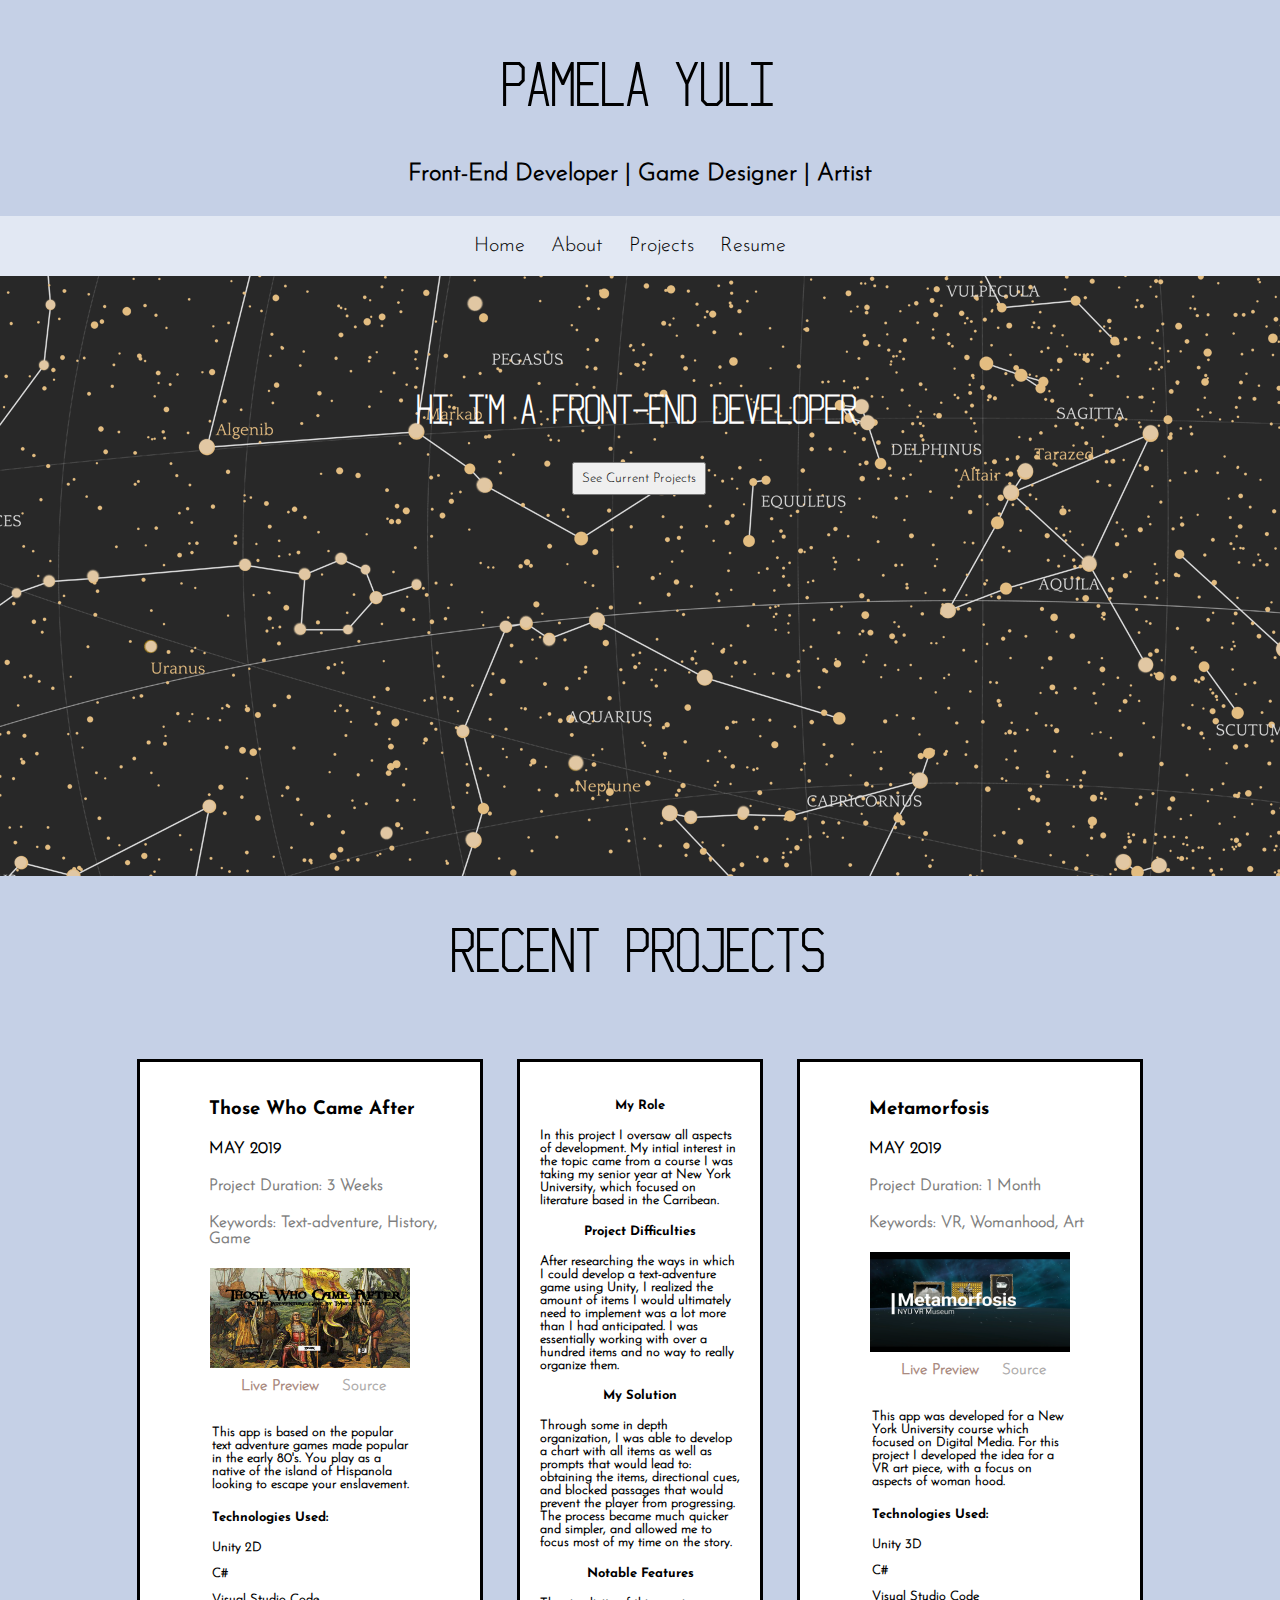
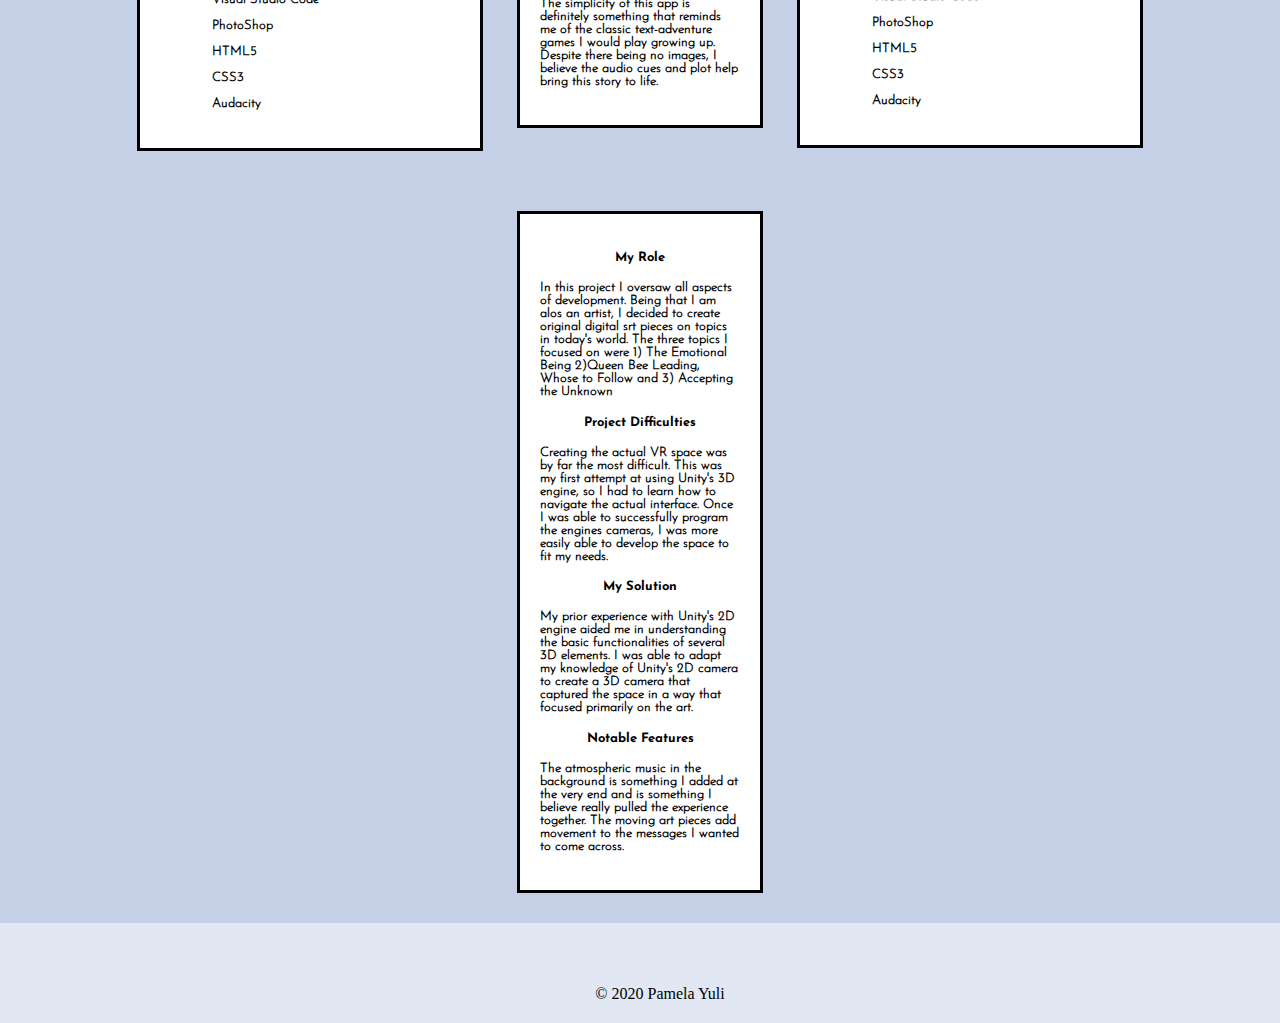
==== index.html @ 98544820 "fixed links" ====
<!DOCTYPE html>
<html lang="en">
<head>
    <meta charset="UTF-8">
    <meta name="viewport" content="width=device-width, initial-scale=1.0">
    <title>Pamela Yuli</title>
    <link rel="stylesheet" href="https://use.fontawesome.com/releases/v5.7.2/css/all.css" integrity="sha384-fnmOCqbTlWIlj8LyTjo7mOUStjsKC4pOpQbqyi7RrhN7udi9RwhKkMHpvLbHG9Sr" crossorigin="anonymous">
    <link rel="stylesheet" href="style.css">
    
</head>
<body>
    <div id="overflow-wrapper">
        <header>
            <div id="main-intro">
                <h1>Pamela Yuli</h1>
                <h2>Front-End Developer | Game Designer | Artist</h2>
            </div>
            <nav id="top-nav">
                <ul id="top-links">
                    <li><a href= "index.html">Home</a></li>
                    <li><a href= #About>About</a></li>
                    <li><a href= "projects.html">Projects</a></li>
                    <li class="active"><a href= "resume.html">Resume</a></li>
                </ul>
                <ul id="top-links-mobile">
                    <li><a href= "index.html"><i class="fa fa-home"></i></a></li>
                    <li><a href= #About><i class="fa fa-user-circle"></i></a></li>
                    <li><a href= "projects.html"><i class="fa fa-folder"></i></a></li>
                    <li class="active"><a href= "resume.html"><i class="fa fa-file"></i></a></li>
                </ul>
            </nav>
                
        </header>
        <div id="logo-main">
            <!-- <img id="star-map" src="./images/star-map.png" alt=""> -->
            <div class="logo-main-text">
                Hi, I'm a Front-End Developer.
            </div>
            <button id="homepage-works-link" onclick="location.href = '#currentProjects'">See Current Projects</button>
        </div>
        <div id="currentProjects">
            <div class="contentWrapper">
                <h1 id="recentProjectsTitle">Recent Projects</h1>
                <div class="contentBox">
                    <h3 class="title-text">Those Who Came After</h3>
                    <h4 class="subtitle-text">MAY 2019</h4>
                    <h4 class="snippet-text">Project Duration: 3 Weeks</h4>
                    <h4 class="snippet-text">Keywords: Text-adventure, History, Game</h4>
                    <img id="those-who-came"src="./images/those-who-came-after.png" alt="Those Who Came After Main Screen">
                    <div class="view-project-text">
                        <a href="https://pyuli15.itch.io/those-who-came-after">
                            <i class="fas fa-desktop"></i>
                        </a>
                        <h3 class="view-text-1">Live Preview</h3>
                        <a href="https://github.com/pyuli15">
                        <i class="fa fa-file-code"></i>
                        </a>
                        <h3 class="view-text-2">Source</h3>
                        <h4 class="view-text-3">This app is based on the popular text adventure games made popular in the early 80's. You play as a native of the island of Hispanola looking to escape your enslavement.</h4>
                        <h4 class="view-text-4">Technologies Used:</h4>
                        <h4 class="view-text-5">
                            <ul>
                                <li class="technologies-list">Unity 2D</li>
                                <br>
                                <li class="technologies-list">C#</li>
                                <br>
                                <li class="technologies-list">Visual Studio Code</li>
                                <br>
                                <li class="technologies-list">PhotoShop</li>
                                <br>
                                <li class="technologies-list">HTML5</li>
                                <br>
                                <li class="technologies-list">CSS3</li>
                                <br>
                                <li class="technologies-list">Audacity</li>
                            </ul>
                        </h4>

                </div>
                </div>
                <div class="projectBreakdown">
                    <h4 class="view-text-6">My Role</h4>
                    <h4 class="view-text-7">In this project I oversaw all aspects of development. My intial interest in the topic came from a course I was taking my senior year at New York University, which focused on literature based in the Carribean. </h4>
                    <h4 class="view-text-6">Project Difficulties</h4>
                    <h4 class="view-text-7">After researching the ways in which I could develop a text-adventure game using Unity, I realized the amount of items I would ultimately need to implement was a lot more than I had anticipated. I was essentially working with over a hundred items and no way to really organize them.</h4>
                    <h4 class="view-text-6">My Solution</h4>
                    <h4 class="view-text-7">Through some in depth organization, I was able to develop a chart with all items as well as prompts that would lead to: obtaining the items, directional cues, and blocked passages that would prevent the player from progressing. The process became much quicker and simpler, and allowed me to focus most of my time on the story.</h4>
                    <h4 class="view-text-6">Notable Features</h4>
                    <h4 class="view-text-7">The simplicity of this app is definitely something that reminds me of the classic text-adventure games I would play growing up. Despite there being no images, I believe the audio cues and plot help bring this story to life.</h4>
                    
                </div>

                <div class="contentBox">
                    <h3 class="title-text">Metamorfosis</h3>
                    <h4 class="subtitle-text">MAY 2019</h4>
                    <h4 class="snippet-text">Project Duration: 1 Month</h4>
                    <h4 class="snippet-text">Keywords: VR, Womanhood, Art</h4>
                    <img id="metamorfosis-img"src="./images/metamorfosis-img.png" alt="Those Who Came After Main Screen">
                    <div class="view-project-text">
                        <a href="https://www.youtube.com/watch?v=G88V3ILThkw">
                            <i class="fas fa-desktop"></i>
                        </a>
                        <h3 class="view-text-1">Live Preview</h3>
                        <a href="https://github.com/pyuli15">
                        <i class="fa fa-file-code"></i>
                        </a>
                        <h3 class="view-text-2">Source</h3>
                        <h4 class="view-text-3">This app was developed for a New York University course which focused on Digital Media. For this project I developed the idea for a VR art piece, with a focus on aspects of woman hood.</h4>
                        <h4 class="view-text-4">Technologies Used:</h4>
                        <h4 class="view-text-5">
                            <ul>
                                <li class="technologies-list">Unity 3D</li>
                                <br>
                                <li class="technologies-list">C#</li>
                                <br>
                                <li class="technologies-list">Visual Studio Code</li>
                                <br>
                                <li class="technologies-list">PhotoShop</li>
                                <br>
                                <li class="technologies-list">HTML5</li>
                                <br>
                                <li class="technologies-list">CSS3</li>
                                <br>
                                <li class="technologies-list">Audacity</li>
                            </ul>
                        </h4>

                </div>
                </div>
                <div class="projectBreakdown">
                    <h4 class="view-text-6">My Role</h4>
                    <h4 class="view-text-7">In this project I oversaw all aspects of development. Being that I am alos an artist, I decided to create original digital srt pieces on topics in today's world. The three topics I focused on were 1) The Emotional Being 2)Queen Bee Leading, Whose to Follow and 3) Accepting the Unknown </h4>
                    <h4 class="view-text-6">Project Difficulties</h4>
                    <h4 class="view-text-7">Creating the actual VR space was by far the most difficult. This was my first attempt at using Unity's 3D engine, so I had to learn how to navigate the actual interface. Once I was able to successfully program the engines cameras, I was more easily able to develop the space to fit my needs.</h4>
                    <h4 class="view-text-6">My Solution</h4>
                    <h4 class="view-text-7">My prior experience with Unity's 2D engine aided me in understanding the basic functionalities of several 3D elements. I was able to adapt my knowledge of Unity's 2D camera to create a 3D camera that captured the space in a way that focused primarily on the art.</h4>
                    <h4 class="view-text-6">Notable Features</h4>
                    <h4 class="view-text-7">The atmospheric music in the background is something I added at the very end and is something I believe really pulled the experience together. The moving art pieces add movement to the messages I wanted to come across.</h4>
                    
                </div>
            </div>
        </div>
    </div>
</body>

<footer id="footer-nav">
    <nav id="bottom-nav">
        <ul id="bottom-links">
            <li><a href= "https://github.com/pyuli15"><i class="fab fa-github"></i></a></li>
            <li><a href= "https://www.linkedin.com/in/pamela-yuli-bba281146/"><i class="fab fa-linkedin"></i></a></li>
            <p>&copy; 2020 Pamela Yuli</p>
        </ul>
    </nav>
</footer>
</html>
---- style.css ----
/* Fonts */
@font-face { font-family: Bucheon; src: url('./fonts/Bucheon.otf'); }
@font-face { font-family: Montserat; src: url('./fonts/Montserrat-Bold.ttf'); } 
@font-face { font-family: Josefin Sans Light; src: url('./fonts/JosefinSans-Light.ttf'); } 
@font-face { font-family: Josefin Sans-Bold; src: url('./fonts/JosefinSans-Bold.ttf'); }
@font-face { font-family: Best; src: url('./fonts/BestPart.ttf'); }

/* Setup */
html{
    margin: 0;
}
body {
    margin: 0px;
    padding: 0;
    background-color: #C5D0E6;
}

#overflow-wrapper {
    /* Fixing overflow x issue on mobile  */
    overflow-x: hidden;
    position: relative;
}

h1 {
    font-family: Bucheon;
    font-size: 60px;
}
h2 {
    font-family: Josefin Sans Light;
}

h3 {
    font-family: Josefin Sans Light;
}

/* Nav Setup */
#main-intro {
    padding: 10px;
    text-align: center;
}

#top-nav {
    max-width: 100%;
    min-height: 60px;
    background-color: rgb(255, 255, 255, 0.5);
    text-align: center;
}

li {
    margin-right: 20px;
    display: inline-block;
}


a {
    color: black;
    text-decoration-line: none;
    transition: all 0.5s ease-in-out;
}

a:hover {
    color: #FAC9B8;
}

#top-links {
    font-family: Josefin Sans Light;
    font-size: 20px;
    margin: 0;
    padding: 20px;
    text-align: center;
    list-style-type: none;
    
    
}

#top-links-mobile {
    font-size: 20px;
    margin: 0;
    padding: 20px;
    text-align: center;
    list-style-type: none;
    display: none; 
}

/* Figure out how to make a hamburger menu after a certain width */
@media only screen and (max-width: 400px) {
    #top-links {
        font-family: Josefin Sans Light;
        font-size: 20px;
        margin: 0;
        padding: 20px;
        text-align: center;
        list-style-type: none;
        display: none;
    }

    #top-links-mobile {
        font-size: 28px;
        padding-top: 20px;
        position: relative;
        top: 15px;
        display: unset; 

    }
    
}

.fa-home, .fa-user-circle, .fa-folder, .fa-file {
    justify-content: space-evenly;
    padding-right: 5px;
}

#logo-main {
    background-image: url('./videos/star-map-gif.gif');
    /* background-color: #979fad; */
    min-height: 600px;
    position: relative;
    text-align: center;
    width: 100%;
    
}

/* #star-map {
    position: absolute;
    width: 100%;
    left: 0;
    
} */


/* Body Content */
.logo-main-text {
    font-family: Bucheon;
    font-size: 40px;
    text-align: center;
    position: absolute; 
    width: 100%;
    top: 10%;  
    color: white; 
    font-weight: 1000;
    padding-top: 50px;
}


#homepage-works-link {
    position: absolute;
    top: 31%;
    text-align: center;
    margin-left: -68px;
    font-family: Josefin Sans Light;
    padding: 8px;
    transition: all 0.5s ease-in-out;
}

#resume-link {
    font-family: Josefin Sans Light;
    width: 100px;
    height: 50px;
    transition: all 0.5s ease-in-out;
}

#resume-link:hover {
    color: rgb(245, 203, 88);
}

@media screen and (max-width: 471px){
    #homepage-works-link {
        position: absolute;
        top: 42%;
        text-align: center;
        margin-left: -68px;
        font-family: Josefin Sans Light;
        padding: 8px;
        transition: all 0.5s ease-in-out;
    }
}

#homepage-works-link:hover {
    color: rgb(245, 203, 88);
}

/* Current Projects */

#currentProjects {
    min-height: 600px;
}

#recentProjectsTitle {
    font-family: Bucheon;
}
.contentWrapper {
    text-align: center;
    width: 100%;
    margin-top: 40px;
    min-height: 600px;
}

.contentBox { 
    max-width: 300px;
    min-height: 200px;
    margin: 30px;
    display: inline-block;
    background-color: white;
    padding: 20px;
    border: 3px solid black; 
}

@media screen and (min-width: 400px) {
    .contentBox { 
        max-width: 300px;
        min-height: 200px;
        margin: 30px;
        display: inline-block;
        background-color: white;
        padding: 20px;
        border: 3px solid black;
        vertical-align: top;
        
    }

    .projectBreakdown {
        display: inline-block;
        max-width: 200px;
        background-color: white;
        padding: 20px;
        border: 3px solid black;
        vertical-align: top;
        position: relative;
        top: 30px;
        margin-bottom: 60px;
    }

}


.projectBreakdown {
    display: inline-block;
    max-width: 200px;
    background-color: white;
    padding: 20px;
    border: 3px solid black;
}

.title-text {
    font-family: Josefin Sans-Bold;
    text-align: left;
    margin-left: 49px;
}

.subtitle-text {
    font-family: Josefin Sans Light;
    text-align: left;
    margin-left: 49px;
}

.snippet-text {
    font-family: Josefin Sans Light;
    text-align: left;
    margin-left: 49px;
    color: rgb(0, 0, 0, 0.5);
}

#those-who-came {
    width: 200px;
    height: 100px;
    margin: 0;
}

#metamorfosis-img {
    width: 200px;
    height: 100px;
    margin: 0;
}

#im-innocent {
    width: 200px;
    height: 100px;
    margin: 0px;
    
}

#in-the-stars {
    width: 200px;
    height: 100px;
    margin: 0px;
    
}

#circus-of-values {
    width: 200px;
    height: 100px;
    margin: 0px;
    
}

.view-project-text {
    margin-left: -58px;
    margin-top: -9px;
    font-family: Josefin Sans Light;
    font-size: 13px;
    
}

.view-text-1 {
    display: inline-block;
    color: #aa8b81;
}

.view-text-2 {
    display: inline-block;
    color: rgb(97,92,91, 0.5)
}

.view-text-3 {
    display: block;
    margin-left: 110px;
    margin-right: 50px;
    text-align: left;
    margin-bottom: 20px;
}

.view-text-4 {
    margin-right: 23px;
    font-family: Josefin Sans-Bold;
}

.view-text-5 {
    display: block;
}

.view-text-6 {
    font-family: Josefin Sans-Bold;
    font-size: 13px;
}

.view-text-7 {
    font-family: Josefin Sans Light;
    font-size: 13px;
    text-align: left;
    
}

.technologies-list {
    display: block;
    text-align: left;
    margin-left: 70px;
}

.fa-desktop {
    display: inline-block;
    margin-left: 53px;
    margin-right: 7px;
    color: #d6aea1;
    
}

.fa-file-code {
    display: inline-block;
    color: rgb(97,92,91, 0.5);
    margin-left: 15px;
    
}

/* Footer */
#footer-nav {
    max-width: 100%;
    height: 60px;
    bottom: 0;
    padding: 20px;
    background-color: rgb(255, 255, 255, 0.5);

}

#bottom-links {
    margin: 0;
    padding-top: 8px;
    text-align: center;
    list-style-type: none;
}

.fa-github, .fa-linkedin {
    font-size: 20px;
    transition: all 0.5s ease-in-out;
}

.fa-github:hover{
    color: rgb(245, 203, 88);
}

.fa-linkedin:hover{
    color: rgb(245, 203, 88);
}
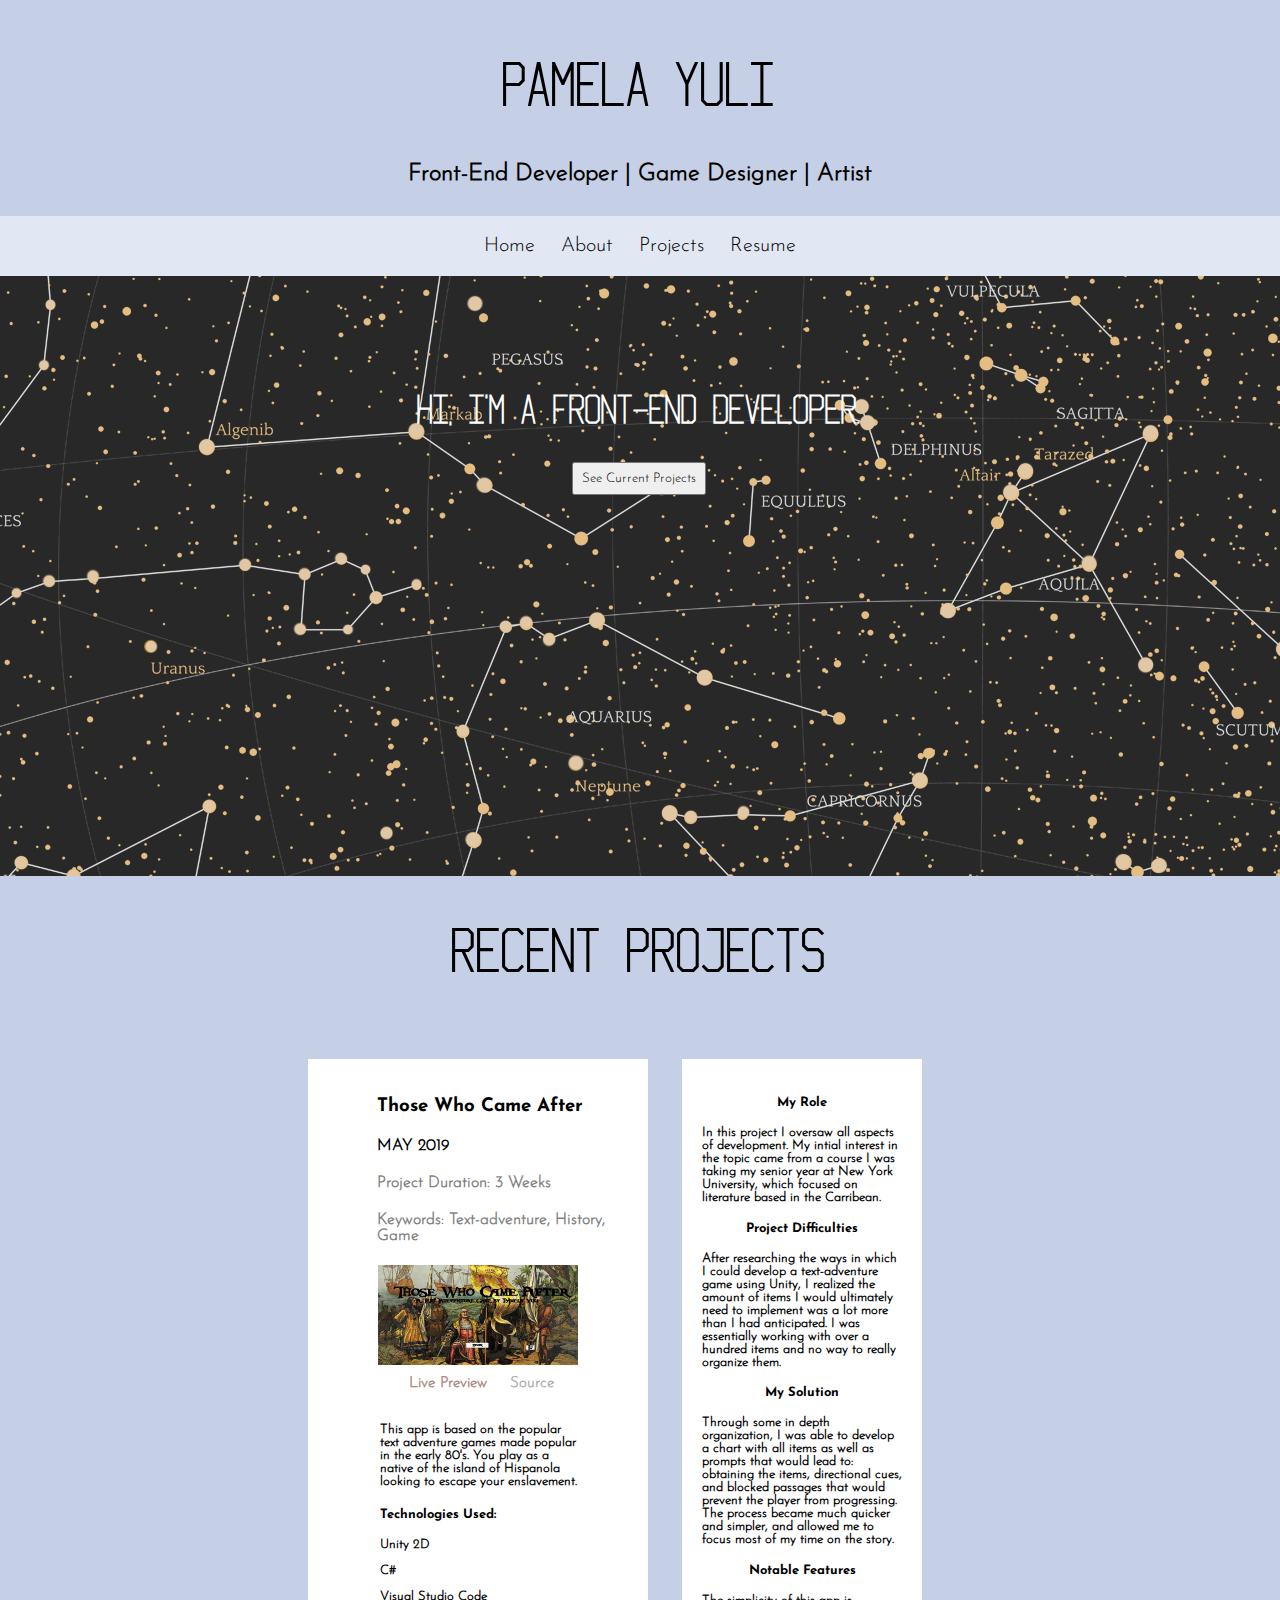
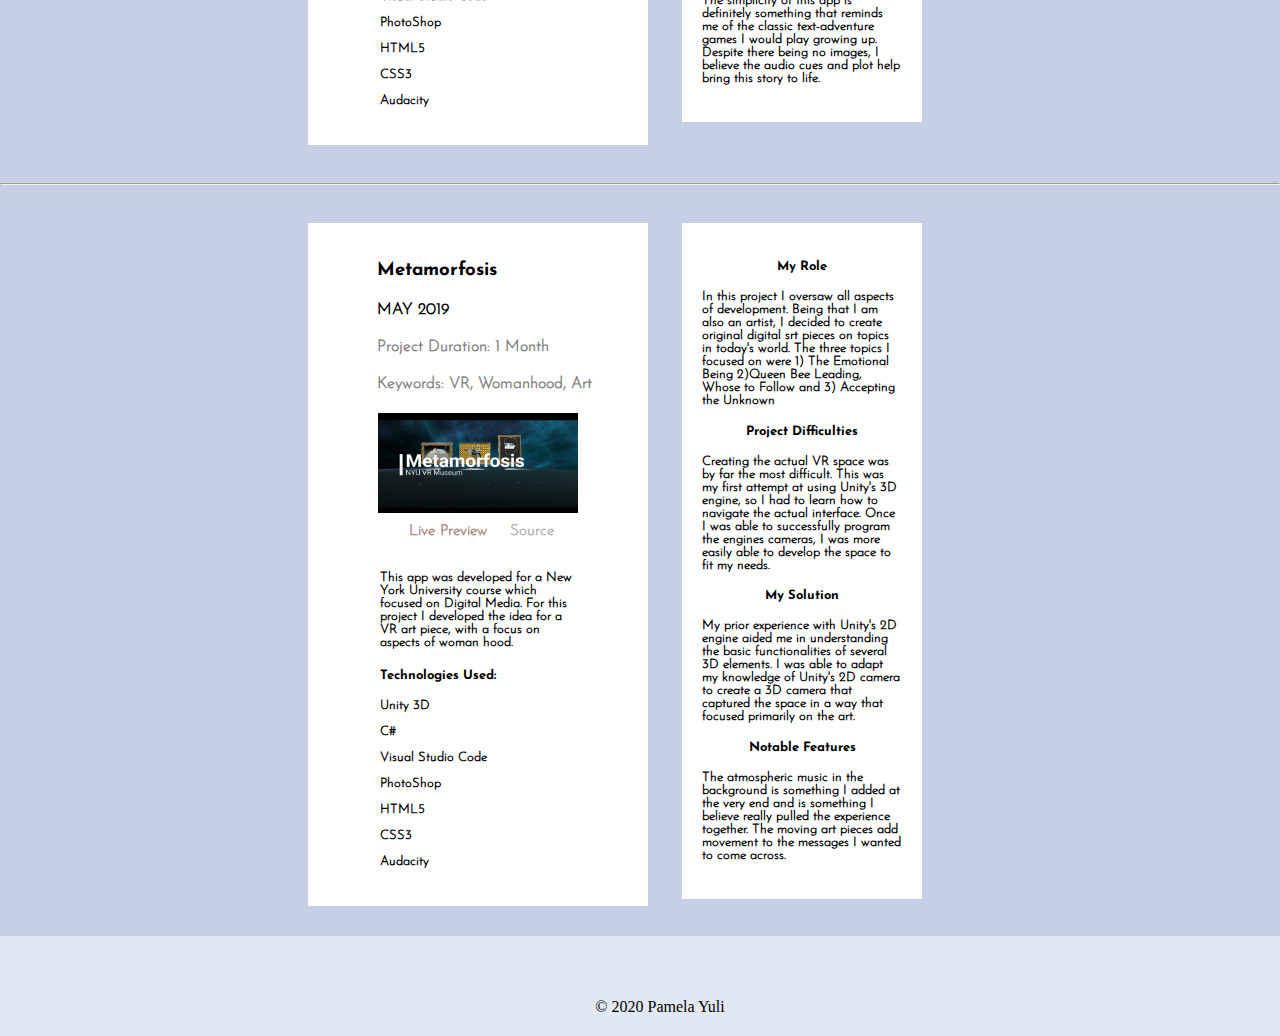
==== commit b49bf391: "eidited past projects page" ====
--- a/index.html
+++ b/index.html
@@ -41,103 +41,108 @@
         <div id="currentProjects">
             <div class="contentWrapper">
                 <h1 id="recentProjectsTitle">Recent Projects</h1>
-                <div class="contentBox">
-                    <h3 class="title-text">Those Who Came After</h3>
-                    <h4 class="subtitle-text">MAY 2019</h4>
-                    <h4 class="snippet-text">Project Duration: 3 Weeks</h4>
-                    <h4 class="snippet-text">Keywords: Text-adventure, History, Game</h4>
-                    <img id="those-who-came"src="./images/those-who-came-after.png" alt="Those Who Came After Main Screen">
-                    <div class="view-project-text">
-                        <a href="https://pyuli15.itch.io/those-who-came-after">
-                            <i class="fas fa-desktop"></i>
-                        </a>
-                        <h3 class="view-text-1">Live Preview</h3>
-                        <a href="https://github.com/pyuli15">
-                        <i class="fa fa-file-code"></i>
-                        </a>
-                        <h3 class="view-text-2">Source</h3>
-                        <h4 class="view-text-3">This app is based on the popular text adventure games made popular in the early 80's. You play as a native of the island of Hispanola looking to escape your enslavement.</h4>
-                        <h4 class="view-text-4">Technologies Used:</h4>
-                        <h4 class="view-text-5">
-                            <ul>
-                                <li class="technologies-list">Unity 2D</li>
-                                <br>
-                                <li class="technologies-list">C#</li>
-                                <br>
-                                <li class="technologies-list">Visual Studio Code</li>
-                                <br>
-                                <li class="technologies-list">PhotoShop</li>
-                                <br>
-                                <li class="technologies-list">HTML5</li>
-                                <br>
-                                <li class="technologies-list">CSS3</li>
-                                <br>
-                                <li class="technologies-list">Audacity</li>
-                            </ul>
-                        </h4>
-
+                <div class="project-group">
+                    <div class="contentBox">
+                        <h3 class="title-text">Those Who Came After</h3>
+                        <h4 class="subtitle-text">MAY 2019</h4>
+                        <h4 class="snippet-text">Project Duration: 3 Weeks</h4>
+                        <h4 class="snippet-text">Keywords: Text-adventure, History, Game</h4>
+                        <img id="those-who-came"src="./images/those-who-came-after.png" alt="Those Who Came After Main Screen">
+                        <div class="view-project-text">
+                            <a href="https://pyuli15.itch.io/those-who-came-after">
+                                <i class="fas fa-desktop"></i>
+                            </a>
+                            <h3 class="view-text-1">Live Preview</h3>
+                            <a href="https://github.com/pyuli15">
+                            <i class="fa fa-file-code"></i>
+                            </a>
+                            <h3 class="view-text-2">Source</h3>
+                            <h4 class="view-text-3">This app is based on the popular text adventure games made popular in the early 80's. You play as a native of the island of Hispanola looking to escape your enslavement.</h4>
+                            <h4 class="view-text-4">Technologies Used:</h4>
+                            <h4 class="view-text-5">
+                                <ul>
+                                    <li class="technologies-list">Unity 2D</li>
+                                    <br>
+                                    <li class="technologies-list">C#</li>
+                                    <br>
+                                    <li class="technologies-list">Visual Studio Code</li>
+                                    <br>
+                                    <li class="technologies-list">PhotoShop</li>
+                                    <br>
+                                    <li class="technologies-list">HTML5</li>
+                                    <br>
+                                    <li class="technologies-list">CSS3</li>
+                                    <br>
+                                    <li class="technologies-list">Audacity</li>
+                                </ul>
+                            </h4>
+    
+                    </div>
+                    </div>
+                    <div class="projectBreakdown">
+                        <h4 class="view-text-6">My Role</h4>
+                        <h4 class="view-text-7">In this project I oversaw all aspects of development. My intial interest in the topic came from a course I was taking my senior year at New York University, which focused on literature based in the Carribean. </h4>
+                        <h4 class="view-text-6">Project Difficulties</h4>
+                        <h4 class="view-text-7">After researching the ways in which I could develop a text-adventure game using Unity, I realized the amount of items I would ultimately need to implement was a lot more than I had anticipated. I was essentially working with over a hundred items and no way to really organize them.</h4>
+                        <h4 class="view-text-6">My Solution</h4>
+                        <h4 class="view-text-7">Through some in depth organization, I was able to develop a chart with all items as well as prompts that would lead to: obtaining the items, directional cues, and blocked passages that would prevent the player from progressing. The process became much quicker and simpler, and allowed me to focus most of my time on the story.</h4>
+                        <h4 class="view-text-6">Notable Features</h4>
+                        <h4 class="view-text-7">The simplicity of this app is definitely something that reminds me of the classic text-adventure games I would play growing up. Despite there being no images, I believe the audio cues and plot help bring this story to life.</h4>
+                        
+                    </div>
                 </div>
+                <hr class="divider-line">
+                <div class="project-group">
+                    <div class="contentBox">
+                        <h3 class="title-text">Metamorfosis</h3>
+                        <h4 class="subtitle-text">MAY 2019</h4>
+                        <h4 class="snippet-text">Project Duration: 1 Month</h4>
+                        <h4 class="snippet-text">Keywords: VR, Womanhood, Art</h4>
+                        <img id="metamorfosis-img"src="./images/metamorfosis-img.png" alt="Those Who Came After Main Screen">
+                        <div class="view-project-text">
+                            <a href="https://www.youtube.com/watch?v=G88V3ILThkw">
+                                <i class="fas fa-desktop"></i>
+                            </a>
+                            <h3 class="view-text-1">Live Preview</h3>
+                            <a href="https://github.com/pyuli15">
+                            <i class="fa fa-file-code"></i>
+                            </a>
+                            <h3 class="view-text-2">Source</h3>
+                            <h4 class="view-text-3">This app was developed for a New York University course which focused on Digital Media. For this project I developed the idea for a VR art piece, with a focus on aspects of woman hood.</h4>
+                            <h4 class="view-text-4">Technologies Used:</h4>
+                            <h4 class="view-text-5">
+                                <ul>
+                                    <li class="technologies-list">Unity 3D</li>
+                                    <br>
+                                    <li class="technologies-list">C#</li>
+                                    <br>
+                                    <li class="technologies-list">Visual Studio Code</li>
+                                    <br>
+                                    <li class="technologies-list">PhotoShop</li>
+                                    <br>
+                                    <li class="technologies-list">HTML5</li>
+                                    <br>
+                                    <li class="technologies-list">CSS3</li>
+                                    <br>
+                                    <li class="technologies-list">Audacity</li>
+                                </ul>
+                            </h4>
+    
+                    </div>
+                    </div>
+                    <div class="projectBreakdown">
+                        <h4 class="view-text-6">My Role</h4>
+                        <h4 class="view-text-7">In this project I oversaw all aspects of development. Being that I am also an artist, I decided to create original digital srt pieces on topics in today's world. The three topics I focused on were 1) The Emotional Being 2)Queen Bee Leading, Whose to Follow and 3) Accepting the Unknown </h4>
+                        <h4 class="view-text-6">Project Difficulties</h4>
+                        <h4 class="view-text-7">Creating the actual VR space was by far the most difficult. This was my first attempt at using Unity's 3D engine, so I had to learn how to navigate the actual interface. Once I was able to successfully program the engines cameras, I was more easily able to develop the space to fit my needs.</h4>
+                        <h4 class="view-text-6">My Solution</h4>
+                        <h4 class="view-text-7">My prior experience with Unity's 2D engine aided me in understanding the basic functionalities of several 3D elements. I was able to adapt my knowledge of Unity's 2D camera to create a 3D camera that captured the space in a way that focused primarily on the art.</h4>
+                        <h4 class="view-text-6">Notable Features</h4>
+                        <h4 class="view-text-7">The atmospheric music in the background is something I added at the very end and is something I believe really pulled the experience together. The moving art pieces add movement to the messages I wanted to come across.</h4>
+                        
+                    </div>
                 </div>
-                <div class="projectBreakdown">
-                    <h4 class="view-text-6">My Role</h4>
-                    <h4 class="view-text-7">In this project I oversaw all aspects of development. My intial interest in the topic came from a course I was taking my senior year at New York University, which focused on literature based in the Carribean. </h4>
-                    <h4 class="view-text-6">Project Difficulties</h4>
-                    <h4 class="view-text-7">After researching the ways in which I could develop a text-adventure game using Unity, I realized the amount of items I would ultimately need to implement was a lot more than I had anticipated. I was essentially working with over a hundred items and no way to really organize them.</h4>
-                    <h4 class="view-text-6">My Solution</h4>
-                    <h4 class="view-text-7">Through some in depth organization, I was able to develop a chart with all items as well as prompts that would lead to: obtaining the items, directional cues, and blocked passages that would prevent the player from progressing. The process became much quicker and simpler, and allowed me to focus most of my time on the story.</h4>
-                    <h4 class="view-text-6">Notable Features</h4>
-                    <h4 class="view-text-7">The simplicity of this app is definitely something that reminds me of the classic text-adventure games I would play growing up. Despite there being no images, I believe the audio cues and plot help bring this story to life.</h4>
-                    
-                </div>
-
-                <div class="contentBox">
-                    <h3 class="title-text">Metamorfosis</h3>
-                    <h4 class="subtitle-text">MAY 2019</h4>
-                    <h4 class="snippet-text">Project Duration: 1 Month</h4>
-                    <h4 class="snippet-text">Keywords: VR, Womanhood, Art</h4>
-                    <img id="metamorfosis-img"src="./images/metamorfosis-img.png" alt="Those Who Came After Main Screen">
-                    <div class="view-project-text">
-                        <a href="https://www.youtube.com/watch?v=G88V3ILThkw">
-                            <i class="fas fa-desktop"></i>
-                        </a>
-                        <h3 class="view-text-1">Live Preview</h3>
-                        <a href="https://github.com/pyuli15">
-                        <i class="fa fa-file-code"></i>
-                        </a>
-                        <h3 class="view-text-2">Source</h3>
-                        <h4 class="view-text-3">This app was developed for a New York University course which focused on Digital Media. For this project I developed the idea for a VR art piece, with a focus on aspects of woman hood.</h4>
-                        <h4 class="view-text-4">Technologies Used:</h4>
-                        <h4 class="view-text-5">
-                            <ul>
-                                <li class="technologies-list">Unity 3D</li>
-                                <br>
-                                <li class="technologies-list">C#</li>
-                                <br>
-                                <li class="technologies-list">Visual Studio Code</li>
-                                <br>
-                                <li class="technologies-list">PhotoShop</li>
-                                <br>
-                                <li class="technologies-list">HTML5</li>
-                                <br>
-                                <li class="technologies-list">CSS3</li>
-                                <br>
-                                <li class="technologies-list">Audacity</li>
-                            </ul>
-                        </h4>
-
-                </div>
-                </div>
-                <div class="projectBreakdown">
-                    <h4 class="view-text-6">My Role</h4>
-                    <h4 class="view-text-7">In this project I oversaw all aspects of development. Being that I am alos an artist, I decided to create original digital srt pieces on topics in today's world. The three topics I focused on were 1) The Emotional Being 2)Queen Bee Leading, Whose to Follow and 3) Accepting the Unknown </h4>
-                    <h4 class="view-text-6">Project Difficulties</h4>
-                    <h4 class="view-text-7">Creating the actual VR space was by far the most difficult. This was my first attempt at using Unity's 3D engine, so I had to learn how to navigate the actual interface. Once I was able to successfully program the engines cameras, I was more easily able to develop the space to fit my needs.</h4>
-                    <h4 class="view-text-6">My Solution</h4>
-                    <h4 class="view-text-7">My prior experience with Unity's 2D engine aided me in understanding the basic functionalities of several 3D elements. I was able to adapt my knowledge of Unity's 2D camera to create a 3D camera that captured the space in a way that focused primarily on the art.</h4>
-                    <h4 class="view-text-6">Notable Features</h4>
-                    <h4 class="view-text-7">The atmospheric music in the background is something I added at the very end and is something I believe really pulled the experience together. The moving art pieces add movement to the messages I wanted to come across.</h4>
-                    
-                </div>
+                
             </div>
         </div>
     </div>
--- a/style.css
+++ b/style.css
@@ -69,6 +69,9 @@
     padding: 20px;
     text-align: center;
     list-style-type: none;
+    position: relative;
+    left: 10px;
+
     
     
 }
@@ -78,6 +81,7 @@
     margin: 0;
     padding: 20px;
     text-align: center;
+    left: 12px;
     list-style-type: none;
     display: none; 
 }
@@ -99,6 +103,8 @@
         padding-top: 20px;
         position: relative;
         top: 15px;
+        left: 12px;
+
         display: unset; 
 
     }
@@ -156,6 +162,8 @@
     font-family: Josefin Sans Light;
     width: 100px;
     height: 50px;
+    position: relative;
+    top: 40px;
     transition: all 0.5s ease-in-out;
 }
 
@@ -195,6 +203,14 @@
     min-height: 600px;
 }
 
+.contentWrapper-2 {
+    text-align: center;
+    width: 100%;
+    margin-top: 40px;
+    min-height: 200px;
+    background-color: rgb(255, 255, 255, 0.5);
+}
+
 .contentBox { 
     max-width: 300px;
     min-height: 200px;
@@ -202,7 +218,19 @@
     display: inline-block;
     background-color: white;
     padding: 20px;
-    border: 3px solid black; 
+    /* border: 3px solid black;  */
+}
+
+.project-group {
+    /* border-bottom: 3px solid rgb(97,92,91, 0.25); */
+    position: relative;
+    left: -40px;
+
+}
+
+.divider-line {
+    margin-left: auto;
+    margin-right: auto;
 }
 
 @media screen and (min-width: 400px) {
@@ -213,7 +241,7 @@
         display: inline-block;
         background-color: white;
         padding: 20px;
-        border: 3px solid black;
+        /* border: 3px solid black; */
         vertical-align: top;
         
     }
@@ -223,7 +251,7 @@
         max-width: 200px;
         background-color: white;
         padding: 20px;
-        border: 3px solid black;
+        /* border: 3px solid black; */
         vertical-align: top;
         position: relative;
         top: 30px;
@@ -238,7 +266,12 @@
     max-width: 200px;
     background-color: white;
     padding: 20px;
-    border: 3px solid black;
+    /* border: 3px solid black; */
+}
+
+.resume-link-text {
+    position: relative;
+    top: 40px;
 }
 
 .title-text {
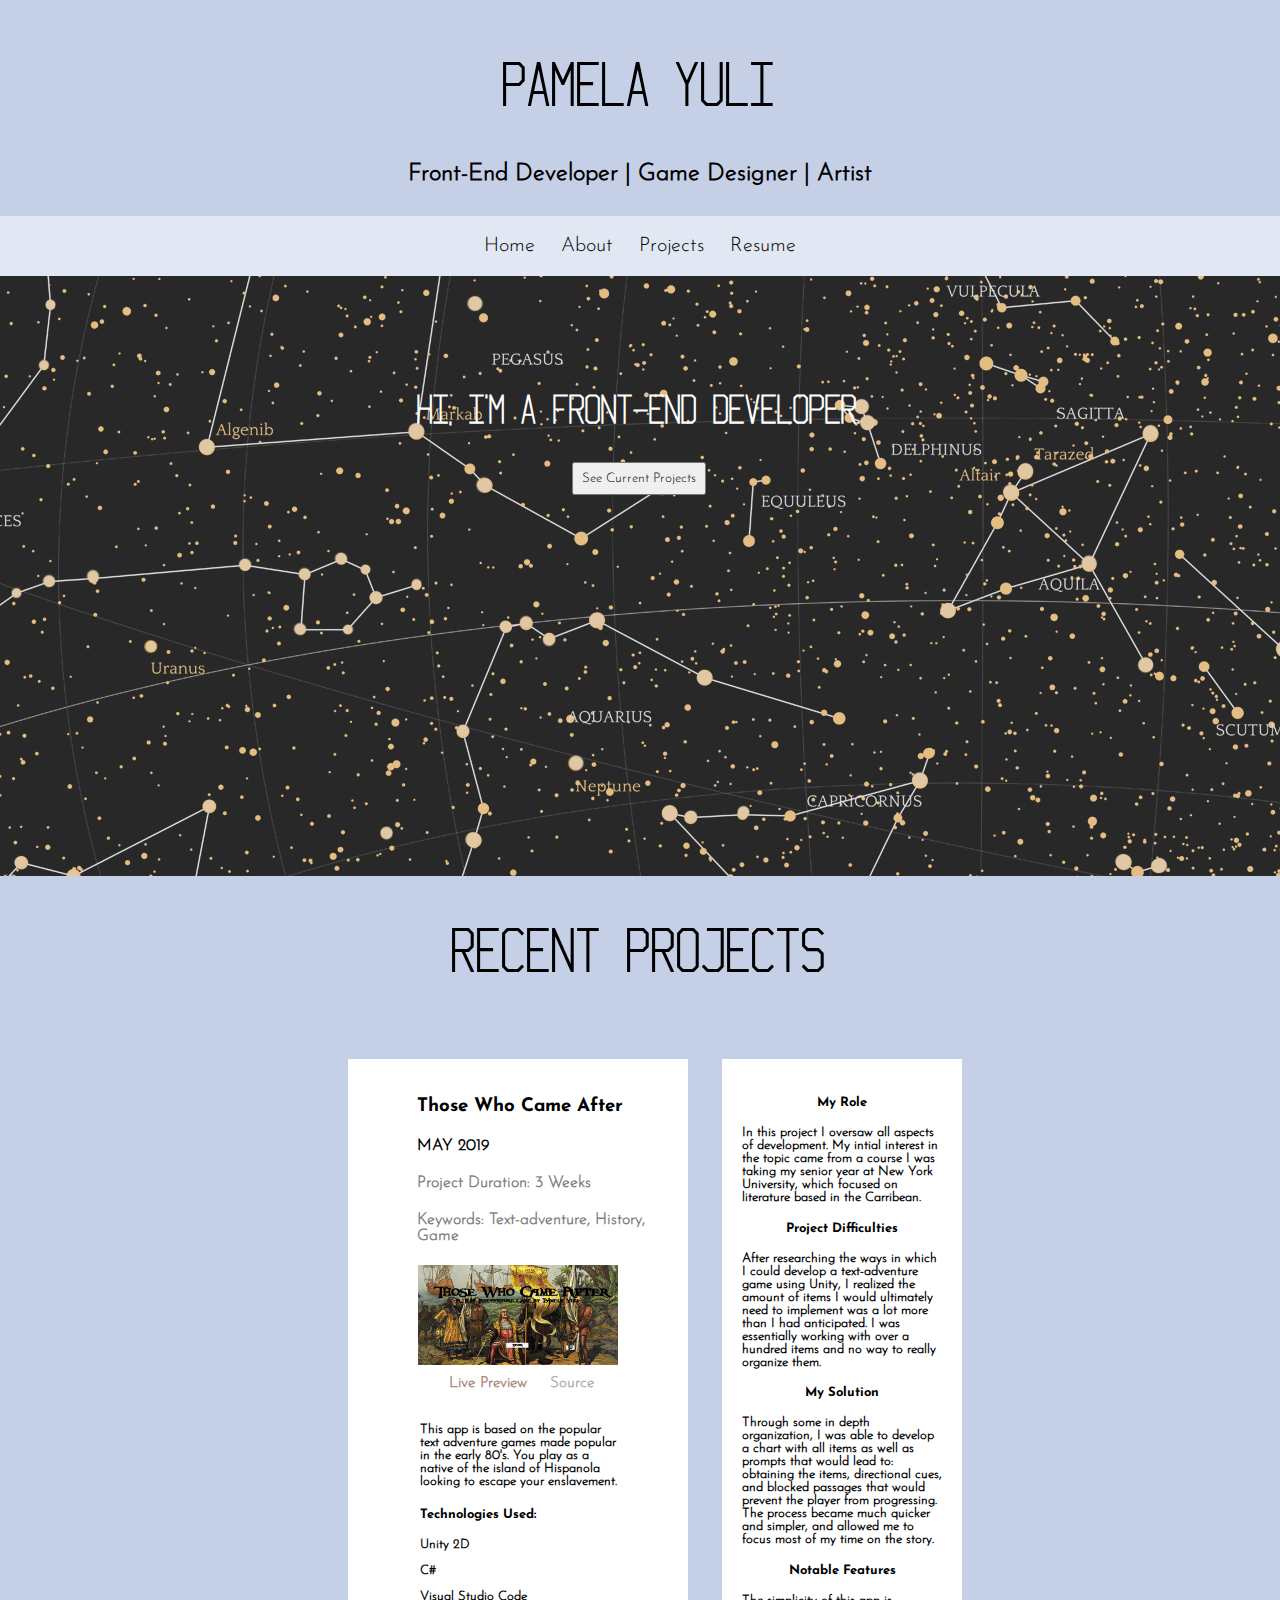
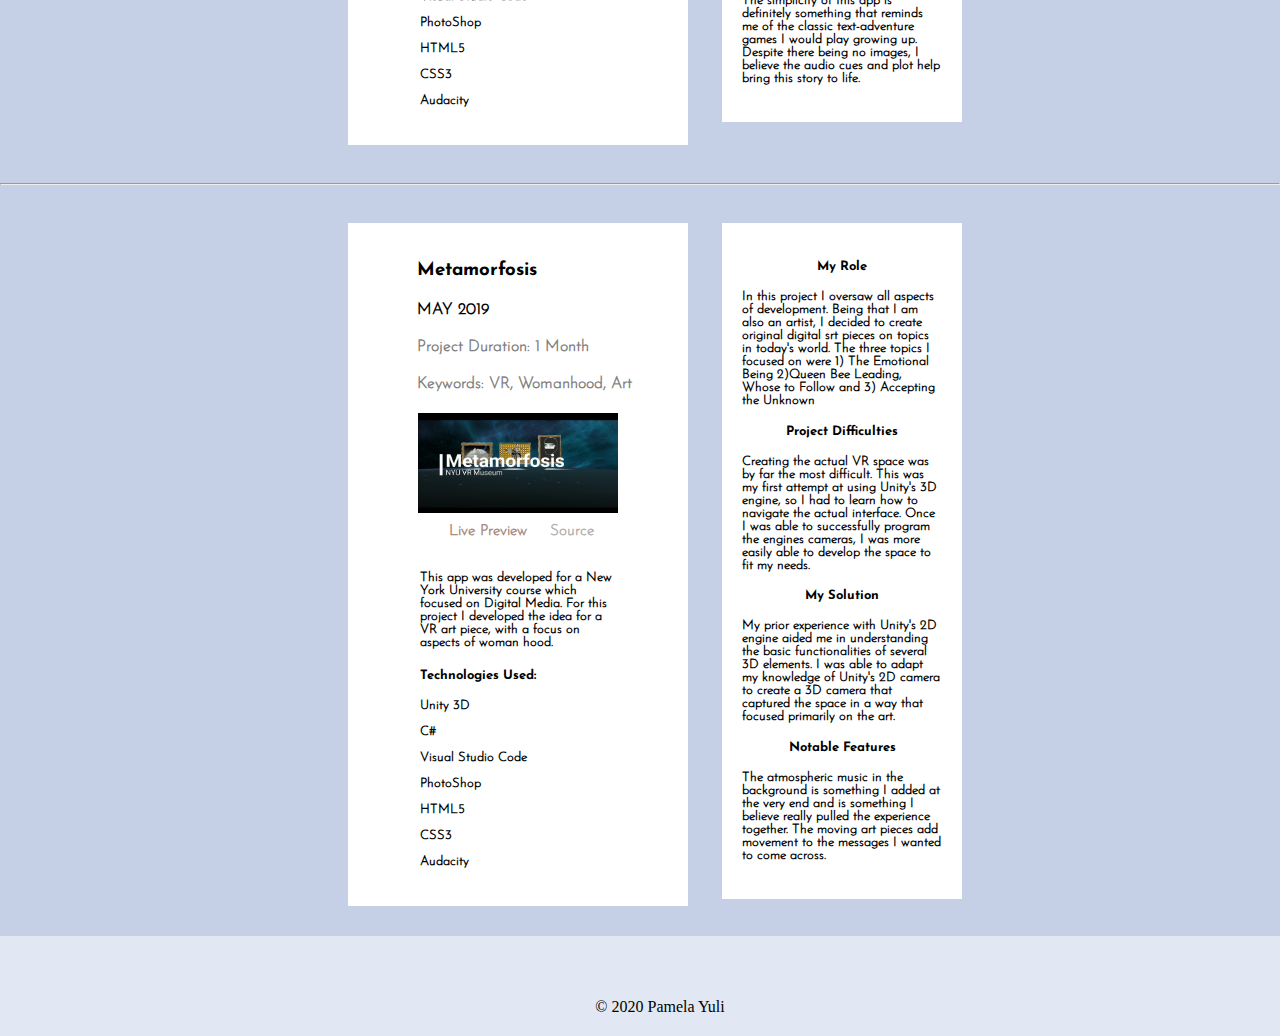
==== commit e3bebb5d: "creating about page/link" ====
--- a/index.html
+++ b/index.html
@@ -18,13 +18,13 @@
             <nav id="top-nav">
                 <ul id="top-links">
                     <li><a href= "index.html">Home</a></li>
-                    <li><a href= #About>About</a></li>
+                    <li><a href= "about.html">About</a></li>
                     <li><a href= "projects.html">Projects</a></li>
                     <li class="active"><a href= "resume.html">Resume</a></li>
                 </ul>
                 <ul id="top-links-mobile">
                     <li><a href= "index.html"><i class="fa fa-home"></i></a></li>
-                    <li><a href= #About><i class="fa fa-user-circle"></i></a></li>
+                    <li><a href= "about.html"><i class="fa fa-user-circle"></i></a></li>
                     <li><a href= "projects.html"><i class="fa fa-folder"></i></a></li>
                     <li class="active"><a href= "resume.html"><i class="fa fa-file"></i></a></li>
                 </ul>
--- a/style.css
+++ b/style.css
@@ -221,12 +221,6 @@
     /* border: 3px solid black;  */
 }
 
-.project-group {
-    /* border-bottom: 3px solid rgb(97,92,91, 0.25); */
-    position: relative;
-    left: -40px;
-
-}
 
 .divider-line {
     margin-left: auto;
@@ -258,6 +252,8 @@
         margin-bottom: 60px;
     }
 
+   
+
 }
 
 
@@ -320,6 +316,20 @@
 }
 
 #circus-of-values {
+    width: 200px;
+    height: 100px;
+    margin: 0px;
+    
+}
+
+#shoot-em-all {
+    width: 200px;
+    height: 100px;
+    margin: 0px;
+    
+}
+
+#space-pong {
     width: 200px;
     height: 100px;
     margin: 0px;
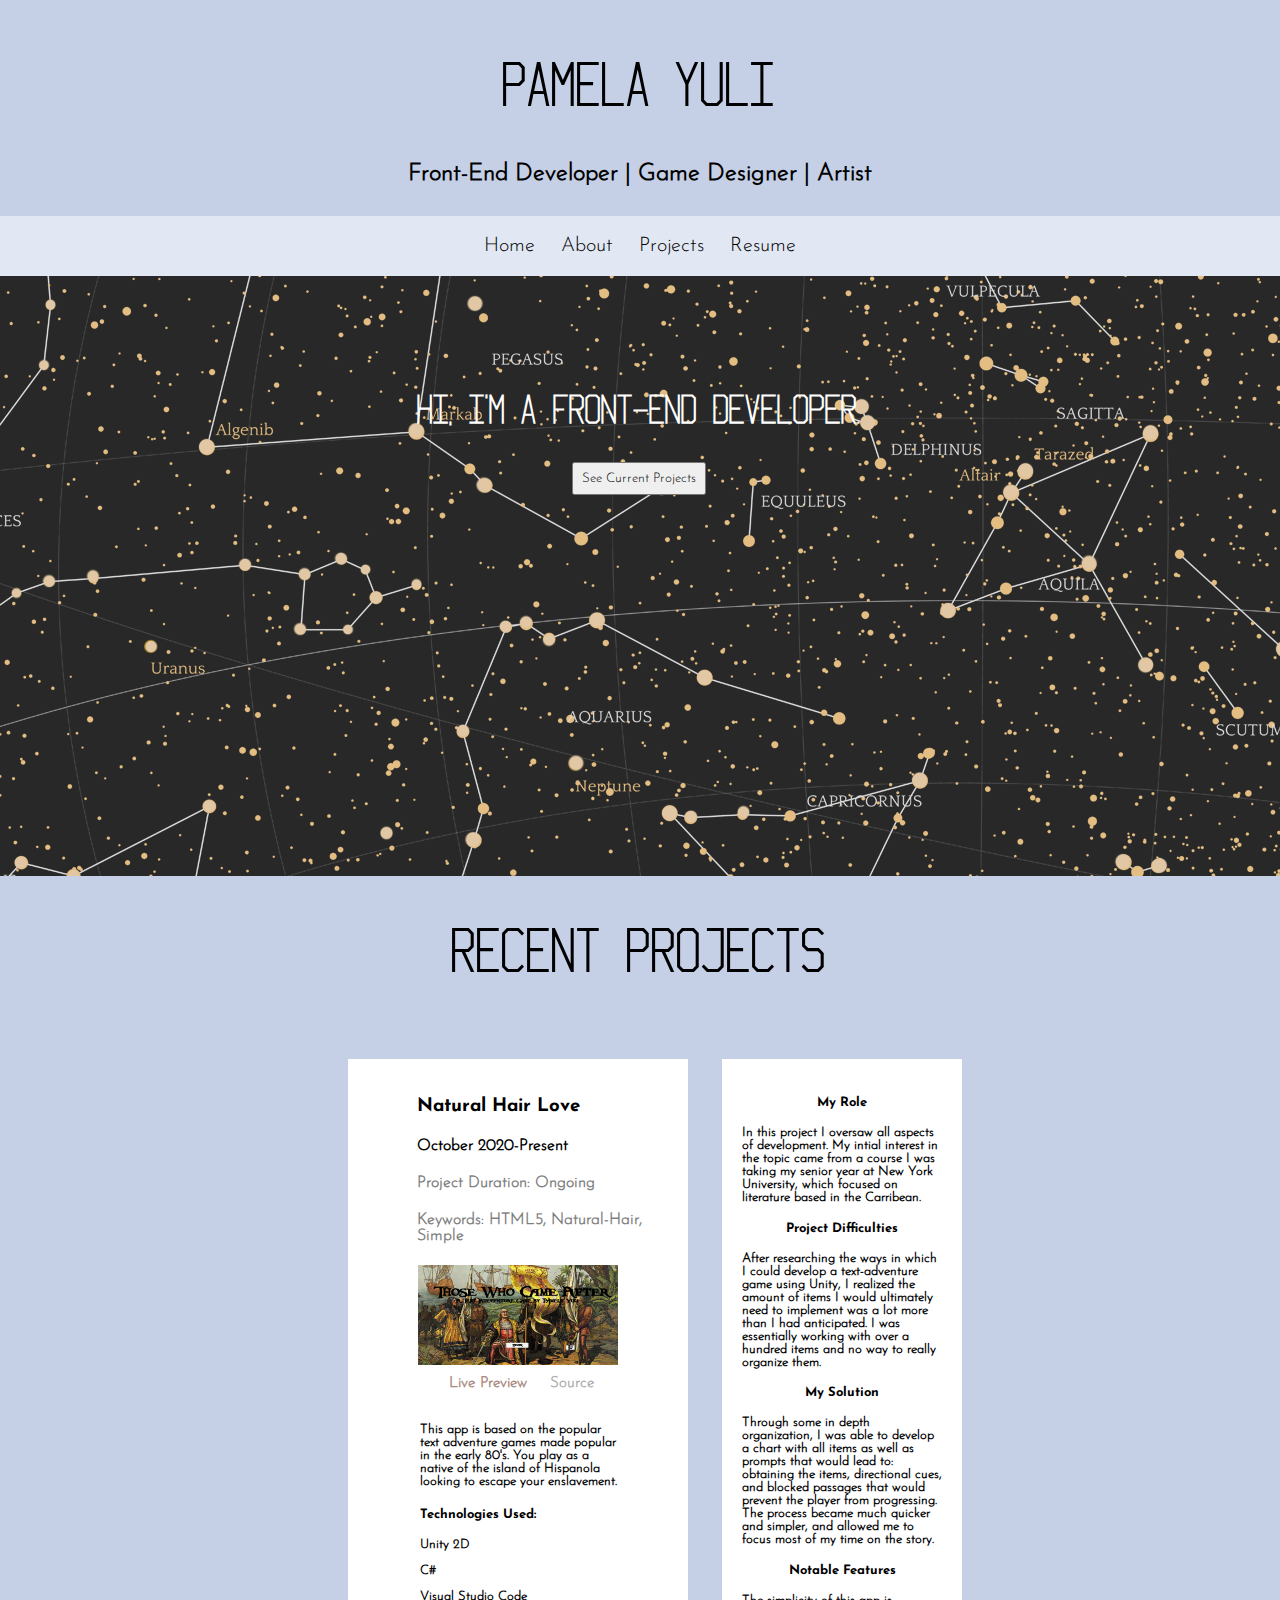
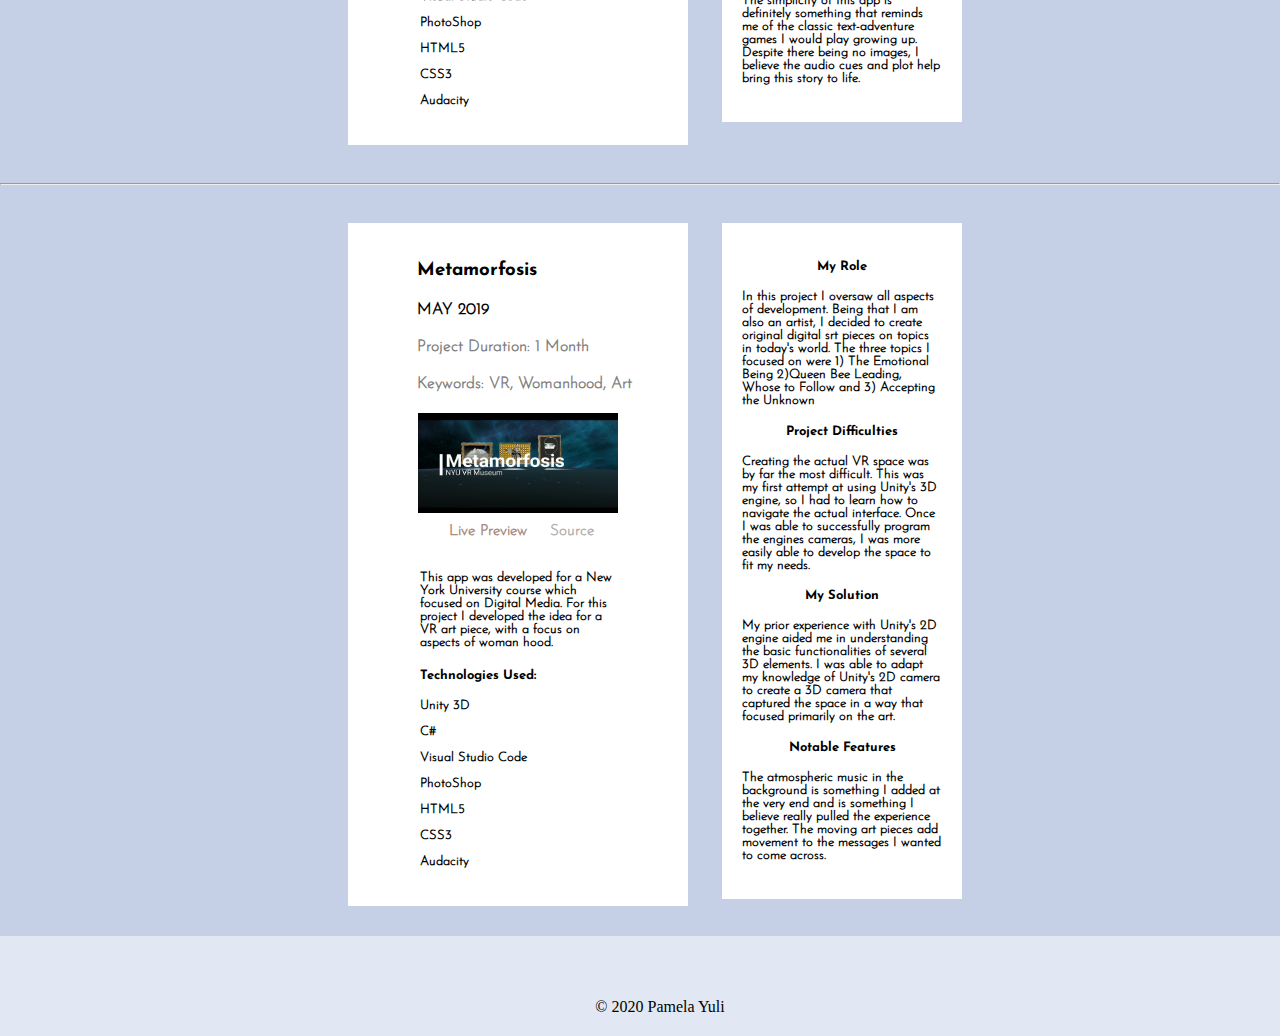
==== commit 95976683: "updating project title for natural hair love" ====
--- a/index.html
+++ b/index.html
@@ -6,6 +6,28 @@
     <title>Pamela Yuli</title>
     <link rel="stylesheet" href="https://use.fontawesome.com/releases/v5.7.2/css/all.css" integrity="sha384-fnmOCqbTlWIlj8LyTjo7mOUStjsKC4pOpQbqyi7RrhN7udi9RwhKkMHpvLbHG9Sr" crossorigin="anonymous">
     <link rel="stylesheet" href="style.css">
+
+    <link rel="apple-touch-icon-precomposed" sizes="57x57" href="apple-touch-icon-57x57.png" />
+    <link rel="apple-touch-icon-precomposed" sizes="114x114" href="apple-touch-icon-114x114.png" />
+    <link rel="apple-touch-icon-precomposed" sizes="72x72" href="apple-touch-icon-72x72.png" />
+    <link rel="apple-touch-icon-precomposed" sizes="144x144" href="apple-touch-icon-144x144.png" />
+    <link rel="apple-touch-icon-precomposed" sizes="60x60" href="apple-touch-icon-60x60.png" />
+    <link rel="apple-touch-icon-precomposed" sizes="120x120" href="apple-touch-icon-120x120.png" />
+    <link rel="apple-touch-icon-precomposed" sizes="76x76" href="apple-touch-icon-76x76.png" />
+    <link rel="apple-touch-icon-precomposed" sizes="152x152" href="apple-touch-icon-152x152.png" />
+    <link rel="icon" type="image/png" href="favicon-196x196.png" sizes="196x196" />
+    <link rel="icon" type="image/png" href="favicon-96x96.png" sizes="96x96" />
+    <link rel="icon" type="image/png" href="favicon-32x32.png" sizes="32x32" />
+    <link rel="icon" type="image/png" href="favicon-16x16.png" sizes="16x16" />
+    <link rel="icon" type="image/png" href="favicon-128.png" sizes="128x128" />
+    <meta name="application-name" content="&nbsp;"/>
+    <meta name="msapplication-TileColor" content="#FFFFFF" />
+    <meta name="msapplication-TileImage" content="mstile-144x144.png" />
+    <meta name="msapplication-square70x70logo" content="mstile-70x70.png" />
+    <meta name="msapplication-square150x150logo" content="mstile-150x150.png" />
+    <meta name="msapplication-wide310x150logo" content="mstile-310x150.png" />
+    <meta name="msapplication-square310x310logo" content="mstile-310x310.png" />
+
     
 </head>
 <body>
@@ -32,21 +54,22 @@
                 
         </header>
         <div id="logo-main">
-            <!-- <img id="star-map" src="./images/star-map.png" alt=""> -->
-            <div class="logo-main-text">
-                Hi, I'm a Front-End Developer.
-            </div>
-            <button id="homepage-works-link" onclick="location.href = '#currentProjects'">See Current Projects</button>
+            <div id="logo-main-box">
+                <div class="logo-main-text">
+                    Hi, I'm a Front-End Developer.
+                </div>
+                <button id="homepage-works-link" onclick="location.href = '#currentProjects'">See Current Projects</button>
+            </div>   
         </div>
         <div id="currentProjects">
             <div class="contentWrapper">
                 <h1 id="recentProjectsTitle">Recent Projects</h1>
                 <div class="project-group">
                     <div class="contentBox">
-                        <h3 class="title-text">Those Who Came After</h3>
-                        <h4 class="subtitle-text">MAY 2019</h4>
-                        <h4 class="snippet-text">Project Duration: 3 Weeks</h4>
-                        <h4 class="snippet-text">Keywords: Text-adventure, History, Game</h4>
+                        <h3 class="title-text">Natural Hair Love</h3>
+                        <h4 class="subtitle-text">October 2020-Present</h4>
+                        <h4 class="snippet-text">Project Duration: Ongoing</h4>
+                        <h4 class="snippet-text">Keywords: HTML5, Natural-Hair, Simple</h4>
                         <img id="those-who-came"src="./images/those-who-came-after.png" alt="Those Who Came After Main Screen">
                         <div class="view-project-text">
                             <a href="https://pyuli15.itch.io/those-who-came-after">
--- a/style.css
+++ b/style.css
@@ -145,6 +145,11 @@
     color: white; 
     font-weight: 1000;
     padding-top: 50px;
+    
+}
+
+#logo-main-box {
+    background-color: rgb(0, 0, 0, 0.5);
 }
 
 
@@ -404,6 +409,13 @@
     
 }
 
+.about-me-text {
+    margin: 45px;
+    text-align: left;
+}
+
+
+
 /* Footer */
 #footer-nav {
     max-width: 100%;
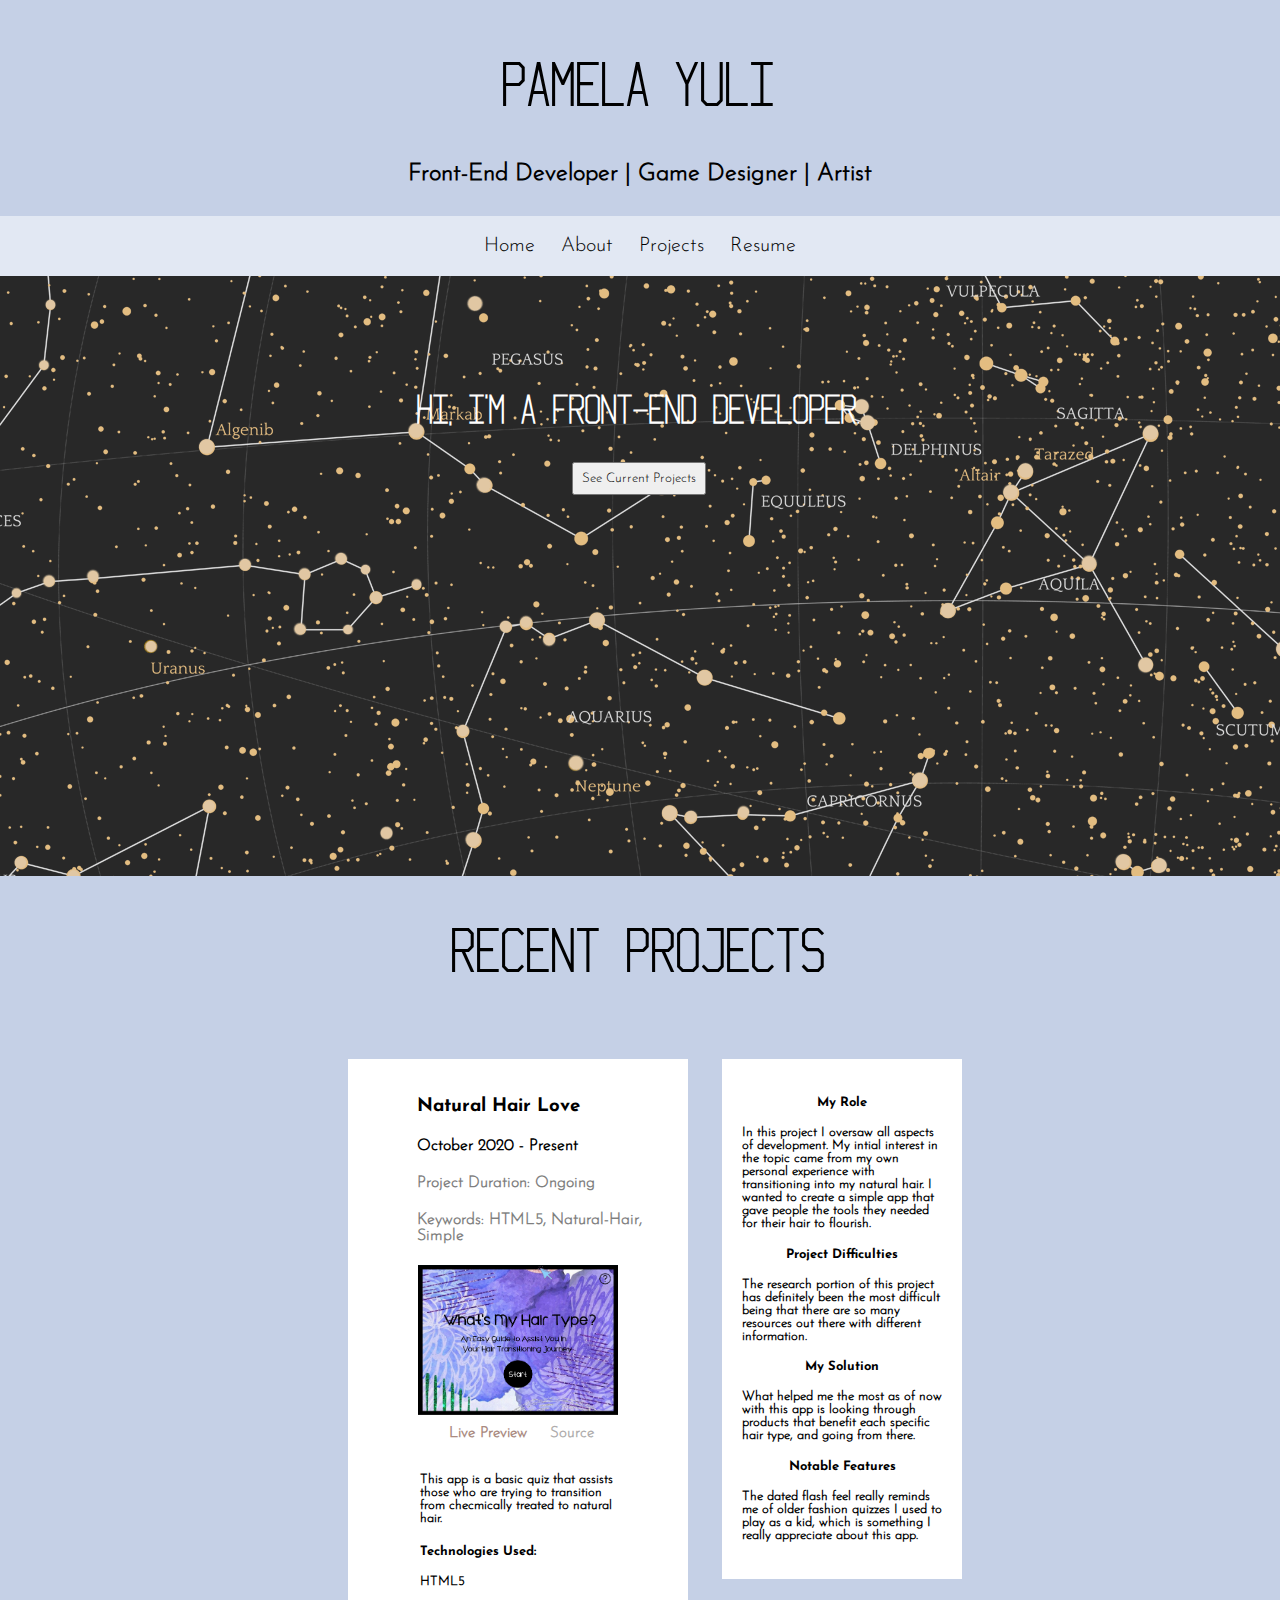
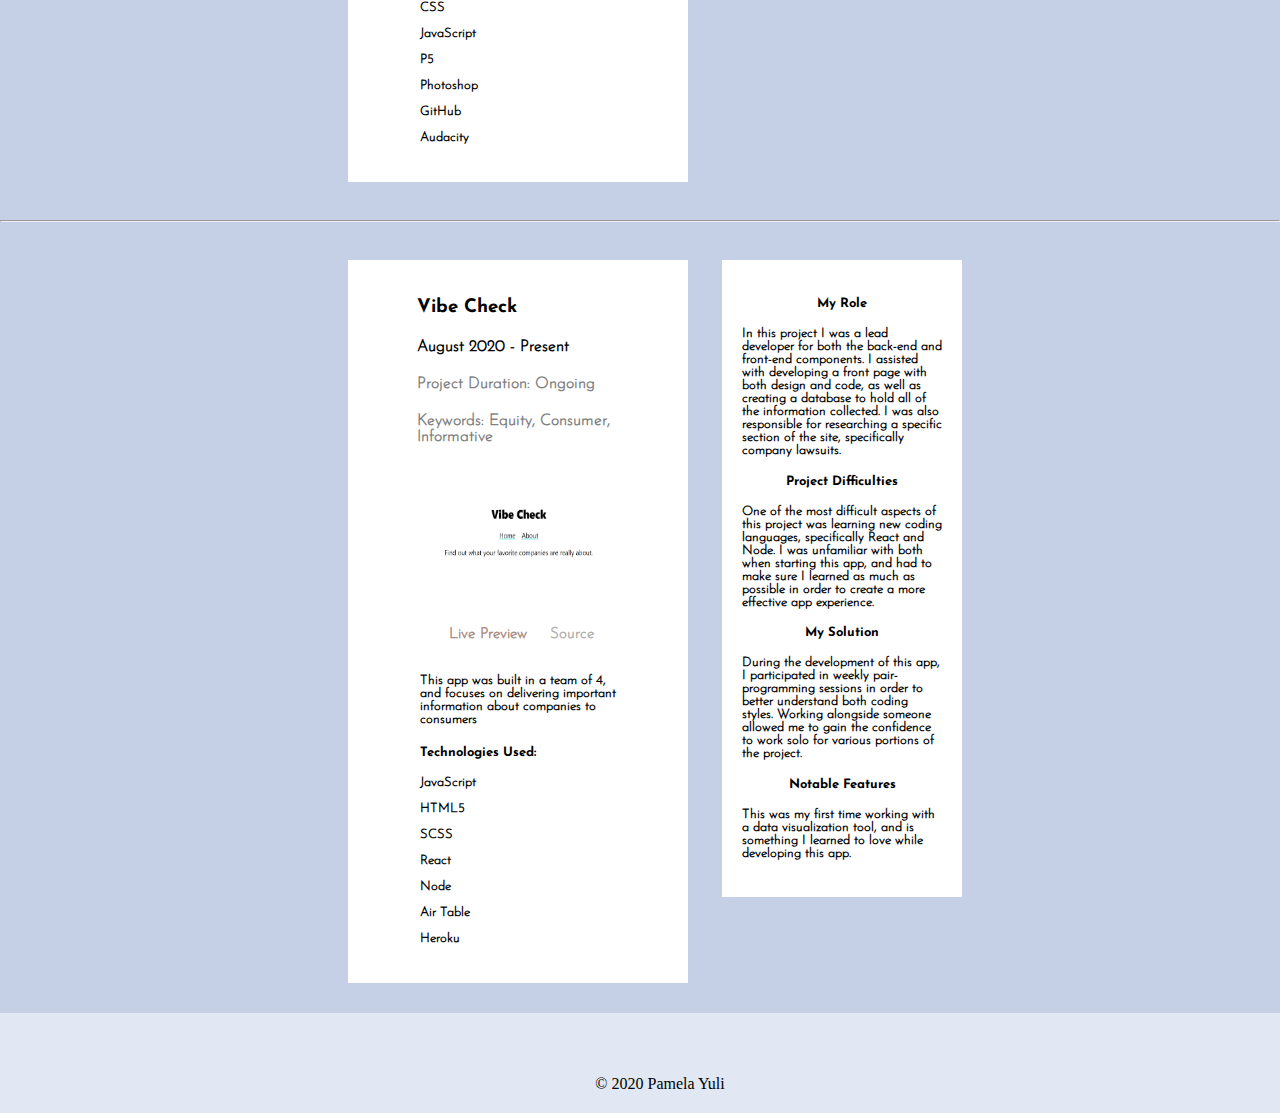
==== commit ec2f9fed: "finished most recent projects portion" ====
--- a/index.html
+++ b/index.html
@@ -67,34 +67,34 @@
                 <div class="project-group">
                     <div class="contentBox">
                         <h3 class="title-text">Natural Hair Love</h3>
-                        <h4 class="subtitle-text">October 2020-Present</h4>
+                        <h4 class="subtitle-text">October 2020 - Present</h4>
                         <h4 class="snippet-text">Project Duration: Ongoing</h4>
                         <h4 class="snippet-text">Keywords: HTML5, Natural-Hair, Simple</h4>
-                        <img id="those-who-came"src="./images/those-who-came-after.png" alt="Those Who Came After Main Screen">
+                        <img id="natural-hair-journey"src="./images/NaturalHairJourneyStart.PNG" alt="Natural Hair Journey Main Screen">
                         <div class="view-project-text">
-                            <a href="https://pyuli15.itch.io/those-who-came-after">
+                            <a href="">
                                 <i class="fas fa-desktop"></i>
                             </a>
                             <h3 class="view-text-1">Live Preview</h3>
-                            <a href="https://github.com/pyuli15">
+                            <a href="">
                             <i class="fa fa-file-code"></i>
                             </a>
                             <h3 class="view-text-2">Source</h3>
-                            <h4 class="view-text-3">This app is based on the popular text adventure games made popular in the early 80's. You play as a native of the island of Hispanola looking to escape your enslavement.</h4>
+                            <h4 class="view-text-3">This app is a basic quiz that assists those who are trying to transition from checmically treated to natural hair.</h4>
                             <h4 class="view-text-4">Technologies Used:</h4>
                             <h4 class="view-text-5">
                                 <ul>
-                                    <li class="technologies-list">Unity 2D</li>
-                                    <br>
-                                    <li class="technologies-list">C#</li>
-                                    <br>
-                                    <li class="technologies-list">Visual Studio Code</li>
-                                    <br>
-                                    <li class="technologies-list">PhotoShop</li>
-                                    <br>
                                     <li class="technologies-list">HTML5</li>
                                     <br>
-                                    <li class="technologies-list">CSS3</li>
+                                    <li class="technologies-list">CSS</li>
+                                    <br>
+                                    <li class="technologies-list">JavaScript</li>
+                                    <br>
+                                    <li class="technologies-list">P5</li>
+                                    <br>
+                                    <li class="technologies-list">Photoshop</li>
+                                    <br>
+                                    <li class="technologies-list">GitHub</li>
                                     <br>
                                     <li class="technologies-list">Audacity</li>
                                 </ul>
@@ -104,50 +104,50 @@
                     </div>
                     <div class="projectBreakdown">
                         <h4 class="view-text-6">My Role</h4>
-                        <h4 class="view-text-7">In this project I oversaw all aspects of development. My intial interest in the topic came from a course I was taking my senior year at New York University, which focused on literature based in the Carribean. </h4>
+                        <h4 class="view-text-7">In this project I oversaw all aspects of development. My intial interest in the topic came from my own personal experience with transitioning into my natural hair. I wanted to create a simple app that gave people the tools they needed for their hair to flourish. </h4>
                         <h4 class="view-text-6">Project Difficulties</h4>
-                        <h4 class="view-text-7">After researching the ways in which I could develop a text-adventure game using Unity, I realized the amount of items I would ultimately need to implement was a lot more than I had anticipated. I was essentially working with over a hundred items and no way to really organize them.</h4>
+                        <h4 class="view-text-7">The research portion of this project has definitely been the most difficult being that there are so many resources out there with different information.</h4>
                         <h4 class="view-text-6">My Solution</h4>
-                        <h4 class="view-text-7">Through some in depth organization, I was able to develop a chart with all items as well as prompts that would lead to: obtaining the items, directional cues, and blocked passages that would prevent the player from progressing. The process became much quicker and simpler, and allowed me to focus most of my time on the story.</h4>
+                        <h4 class="view-text-7">What helped me the most as of now with this app is looking through products that benefit each specific hair type, and going from there.</h4>
                         <h4 class="view-text-6">Notable Features</h4>
-                        <h4 class="view-text-7">The simplicity of this app is definitely something that reminds me of the classic text-adventure games I would play growing up. Despite there being no images, I believe the audio cues and plot help bring this story to life.</h4>
+                        <h4 class="view-text-7">The dated flash feel really reminds me of older fashion quizzes I used to play as a kid, which is something I really appreciate about this app.</h4>
                         
                     </div>
                 </div>
                 <hr class="divider-line">
                 <div class="project-group">
                     <div class="contentBox">
-                        <h3 class="title-text">Metamorfosis</h3>
-                        <h4 class="subtitle-text">MAY 2019</h4>
-                        <h4 class="snippet-text">Project Duration: 1 Month</h4>
-                        <h4 class="snippet-text">Keywords: VR, Womanhood, Art</h4>
-                        <img id="metamorfosis-img"src="./images/metamorfosis-img.png" alt="Those Who Came After Main Screen">
+                        <h3 class="title-text">Vibe Check</h3>
+                        <h4 class="subtitle-text">August 2020 - Present</h4>
+                        <h4 class="snippet-text">Project Duration: Ongoing</h4>
+                        <h4 class="snippet-text">Keywords: Equity, Consumer, Informative</h4>
+                        <img id="vibe-check"src="./images/VibeCheck.PNG" alt="Vibe Check Main Screen">
                         <div class="view-project-text">
-                            <a href="https://www.youtube.com/watch?v=G88V3ILThkw">
+                            <a href="">
                                 <i class="fas fa-desktop"></i>
                             </a>
                             <h3 class="view-text-1">Live Preview</h3>
-                            <a href="https://github.com/pyuli15">
+                            <a href="">
                             <i class="fa fa-file-code"></i>
                             </a>
                             <h3 class="view-text-2">Source</h3>
-                            <h4 class="view-text-3">This app was developed for a New York University course which focused on Digital Media. For this project I developed the idea for a VR art piece, with a focus on aspects of woman hood.</h4>
+                            <h4 class="view-text-3">This app was built in a team of 4, and focuses on delivering important information about companies to consumers</h4>
                             <h4 class="view-text-4">Technologies Used:</h4>
                             <h4 class="view-text-5">
                                 <ul>
-                                    <li class="technologies-list">Unity 3D</li>
-                                    <br>
-                                    <li class="technologies-list">C#</li>
-                                    <br>
-                                    <li class="technologies-list">Visual Studio Code</li>
-                                    <br>
-                                    <li class="technologies-list">PhotoShop</li>
+                                    <li class="technologies-list">JavaScript</li>
                                     <br>
                                     <li class="technologies-list">HTML5</li>
                                     <br>
-                                    <li class="technologies-list">CSS3</li>
+                                    <li class="technologies-list">SCSS</li>
                                     <br>
-                                    <li class="technologies-list">Audacity</li>
+                                    <li class="technologies-list">React</li>
+                                    <br>
+                                    <li class="technologies-list">Node</li>
+                                    <br>
+                                    <li class="technologies-list">Air Table</li>
+                                    <br>
+                                    <li class="technologies-list">Heroku</li>
                                 </ul>
                             </h4>
     
@@ -155,13 +155,13 @@
                     </div>
                     <div class="projectBreakdown">
                         <h4 class="view-text-6">My Role</h4>
-                        <h4 class="view-text-7">In this project I oversaw all aspects of development. Being that I am also an artist, I decided to create original digital srt pieces on topics in today's world. The three topics I focused on were 1) The Emotional Being 2)Queen Bee Leading, Whose to Follow and 3) Accepting the Unknown </h4>
+                        <h4 class="view-text-7">In this project I was a lead developer for both the back-end and front-end components. I assisted with developing a front page with both design and code, as well as creating a database to hold all of the information collected. I was also responsible for researching a specific section of the site, specifically company lawsuits. </h4>
                         <h4 class="view-text-6">Project Difficulties</h4>
-                        <h4 class="view-text-7">Creating the actual VR space was by far the most difficult. This was my first attempt at using Unity's 3D engine, so I had to learn how to navigate the actual interface. Once I was able to successfully program the engines cameras, I was more easily able to develop the space to fit my needs.</h4>
+                        <h4 class="view-text-7">One of the most difficult aspects of this project was learning new coding languages, specifically React and Node. I was unfamiliar with both when starting this app, and had to make sure I learned as much as possible in order to create a more effective app experience.</h4>
                         <h4 class="view-text-6">My Solution</h4>
-                        <h4 class="view-text-7">My prior experience with Unity's 2D engine aided me in understanding the basic functionalities of several 3D elements. I was able to adapt my knowledge of Unity's 2D camera to create a 3D camera that captured the space in a way that focused primarily on the art.</h4>
+                        <h4 class="view-text-7">During the development of this app, I participated in weekly pair-programming sessions in order to better understand both coding styles. Working alongside someone allowed me to gain the confidence to work solo for various portions of the project.</h4>
                         <h4 class="view-text-6">Notable Features</h4>
-                        <h4 class="view-text-7">The atmospheric music in the background is something I added at the very end and is something I believe really pulled the experience together. The moving art pieces add movement to the messages I wanted to come across.</h4>
+                        <h4 class="view-text-7">This was my first time working with a data visualization tool, and is something I learned to love while developing this app.</h4>
                         
                     </div>
                 </div>
--- a/style.css
+++ b/style.css
@@ -296,47 +296,60 @@
 
 #those-who-came {
     width: 200px;
-    height: 100px;
-    margin: 0;
-}
+    height: 150px;
+    margin: 0;
+}
+
+#natural-hair-journey {
+    width: 200px;
+    height: 150px;
+    margin: 0;
+}
+
+#vibe-check {
+    width: 200px;
+    height: 150px;
+    margin: 0;
+}
+
 
 #metamorfosis-img {
     width: 200px;
-    height: 100px;
+    height: 150px;
     margin: 0;
 }
 
 #im-innocent {
     width: 200px;
-    height: 100px;
+    height: 150px;
     margin: 0px;
     
 }
 
 #in-the-stars {
     width: 200px;
-    height: 100px;
+    height: 150px;
     margin: 0px;
     
 }
 
 #circus-of-values {
     width: 200px;
-    height: 100px;
+    height: 150px;
     margin: 0px;
     
 }
 
 #shoot-em-all {
     width: 200px;
-    height: 100px;
+    height: 150px;
     margin: 0px;
     
 }
 
 #space-pong {
     width: 200px;
-    height: 100px;
+    height: 150px;
     margin: 0px;
     
 }
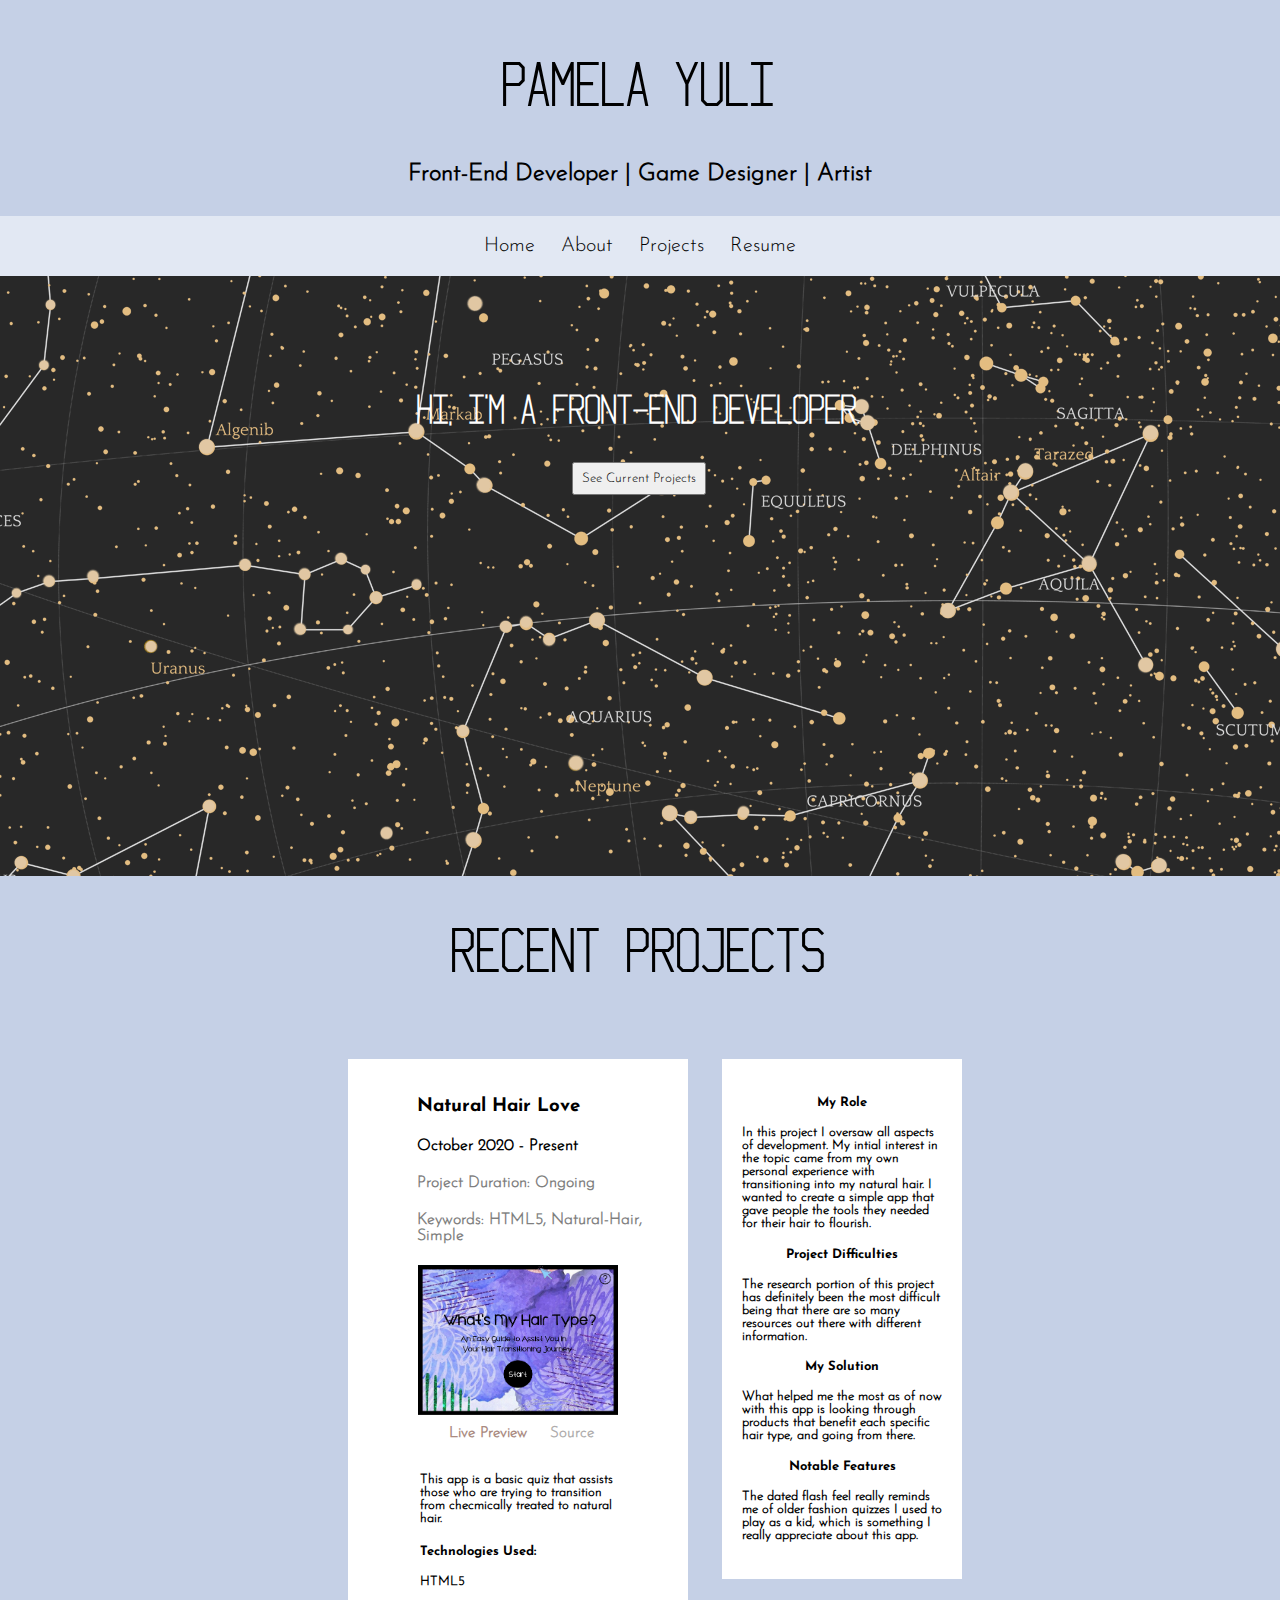
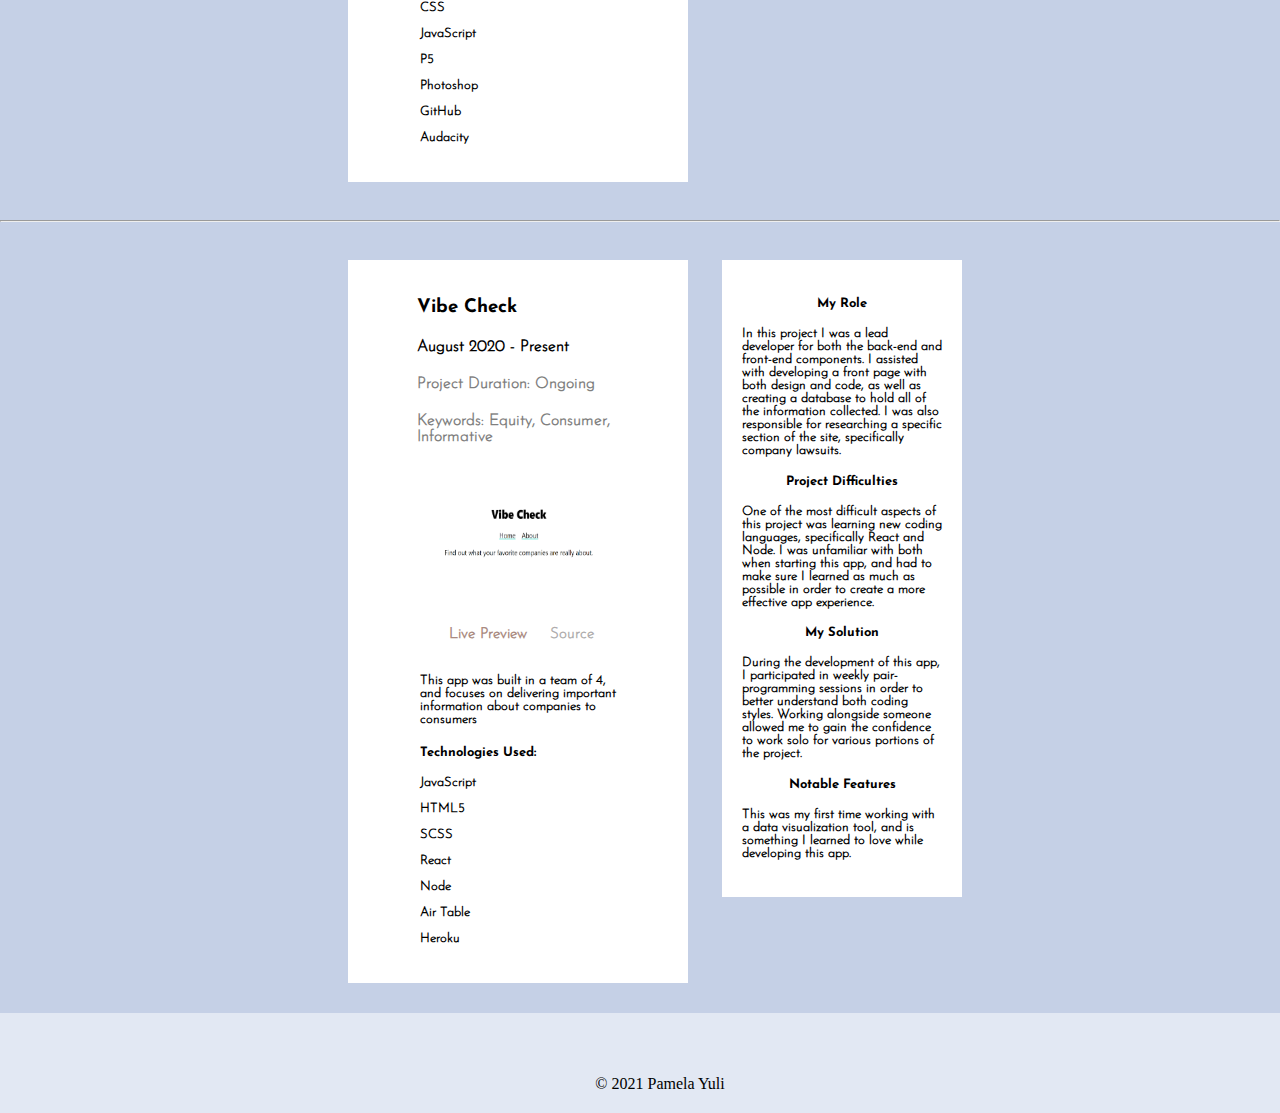
==== commit a5f66d36: "fixed copyright year to 2021" ====
--- a/index.html
+++ b/index.html
@@ -176,7 +176,7 @@
         <ul id="bottom-links">
             <li><a href= "https://github.com/pyuli15"><i class="fab fa-github"></i></a></li>
             <li><a href= "https://www.linkedin.com/in/pamela-yuli-bba281146/"><i class="fab fa-linkedin"></i></a></li>
-            <p>&copy; 2020 Pamela Yuli</p>
+            <p>&copy; 2021 Pamela Yuli</p>
         </ul>
     </nav>
 </footer>
--- a/style.css
+++ b/style.css
@@ -423,7 +423,7 @@
 }
 
 .about-me-text {
-    margin: 45px;
+    margin-left: 45px;
     text-align: left;
 }
 
